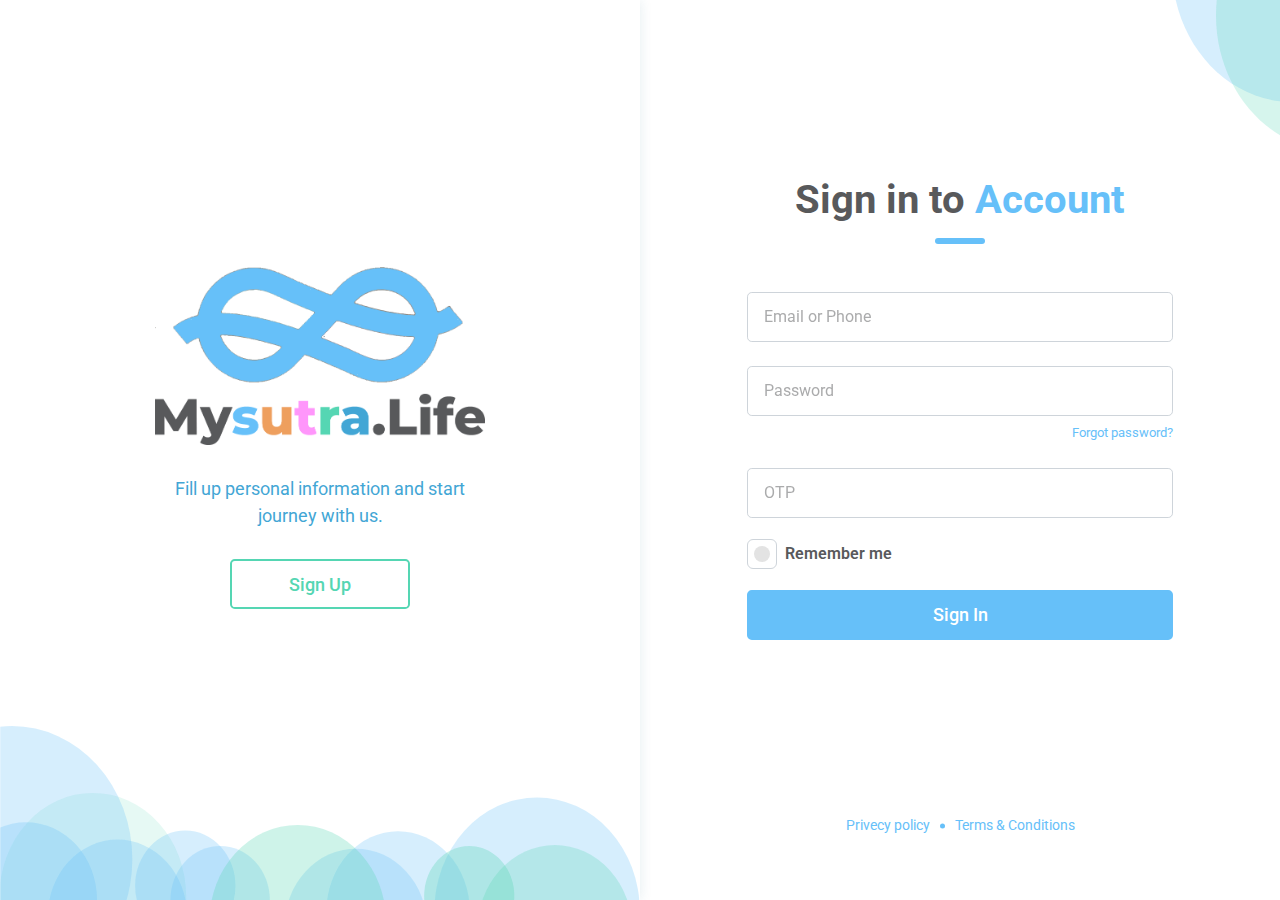
==== login.html @ 09766242 "mysutra files" ====
<!DOCTYPE html>
<html lang="en">

<head>

  <meta charset="utf-8">
  <meta name="viewport" content="width=device-width, initial-scale=1, shrink-to-fit=no">
  <meta name="description" content="">
  <meta name="author" content="">

  <title>Mysutra.Life || Login</title>

  <!-- Bootstrap core CSS -->
  <link href="https://fonts.googleapis.com/css2?family=Roboto:wght@100;300;400;500;700;900&display=swap" rel="stylesheet">
  <link href="vendor/bootstrap/css/bootstrap.min.css" rel="stylesheet">
  <link href="./css/style.css" rel="stylesheet">
  <link href="./css/responsive.css" rel="stylesheet">

  </head>

<body>

  <div class="container-fluid">
    <div class="row min-vh-100 align-items-stretch">

      <div class="col-lg-6 d-none d-lg-flex align-items-center justify-content-center login-bg-left  position-realtive">

       <div class="login-right text-center mb-4">
          <div class="logo">
            <img src="./images/My-Sutra-life.png" width="330" alt="">
          </div>

          <p>Fill up personal information and start journey with us.</p>

          <button class="btn btn-lg btn-outline-success">Sign Up</button>
       </div>

      </div>

      <div class="col-lg-6 d-flex align-items-center py-lg-5 py-4 login-main">

        <div class="w-75 mx-auto overflow-hidden px-md-5 px-lg-3 align-self-stretch d-flex flex-column">

          <main class="m-auto w-100">
            <div class="logo-mobile d-block d-lg-none mb-4 text-center">
              <img src="./images/My-Sutra-life.png" alt="">
            </div>
            <h2 class="title font-weight-bold text-center position-relative">Sign in to <span class="text-primary">Account</span></h2>
            <p class="mb-5 f-14 d-block d-lg-none text-center">Need a  account? <a href="#">Create an account</a></p>

            <form class="login-form" action="#">

              <div class="form-group position-relative mb-4">
                <input type="text" class="form-control form-control-lg" id="email" required>
                <label for="email" class="form-control-placeholder">Email or Phone</label>
              </div>

              <div class="form-group position-relative mb-4">
                <div class="position-relative">
                  <input type="password" class="form-control form-control-lg" id="password" required>
                  <label for="password" class="form-control-placeholder">Password</label>
                </div>
                <span class="d-block text-lg-right mt-1">
                  <small><a href="#" class="">Forgot password?</a></small>
                </span>
              </div>

              <div class="form-group position-relative mb-4">
                <input type="text" class="form-control form-control-lg" id="otp" required>
                <label for="otp" class="form-control-placeholder">OTP</label>
              </div>

              <div class="form-group mb-4">
                <div class="custom-checkbox">
                  <label class="mb-0 position-relative">
                    <input class="d-none" type="checkbox">
                    <span class="font-semibold">Remember me</span>
                  </label>
                </div>
              </div>

              <button type="submit" name="submit" class="btn btn-lg btn-primary btn-block">Sign In</button>

            </form>
          </main>

          <footer class="mt-5 text-center">
            <ul class="footer-nav list-unstyled d-flex flex-wrap justify-content-center">
              <li>
                <a href="">Privecy policy</a>
              </li>
              <li>
                <a href="">Terms & Conditions</a>
              </li>
            </ul>
          </footer>
        </div>

      </div>

    </div>
  </div>

    <!-- Bootstrap core JavaScript -->
    <script src="vendor/jquery/jquery.slim.min.js"></script>
    <script src="vendor/bootstrap/js/bootstrap.bundle.min.js"></script>

</body>

</html>
---- css/style.css ----
body{
    font-family: 'Roboto', sans-serif;
    color: #58595B;
}
body,html{
    height: 100%;
}
a{
    color: #66C0F9;
}
a:hover {
    color: #3692cc;
    text-decoration: underline;
}
.bg-success{
    background-color: #55D6B3 !important;
}

/* Text */
.font-semibold{
    font-weight: 600 !important;
}
.text-primary{
    color: #66C0F9 !important;
}
.text-muted {
    color: #B5B5B5!important;
}

.border-right {
    border-right: 1px solid #ececec!important;
}
.border-primary {
    border-color: #66C0F9!important;
}
.border-2{
    border-width: 2px;
}


.rounded-lg{
    border-radius: 15px !important;
}

/* Buttons */
.btn:focus{
    box-shadow: none;
}
.btn-primary {
    background-color: #66C0F9;
    border-color: #66C0F9;
}
.btn-primary:not(:disabled):not(.disabled).active, 
.btn-primary:not(:disabled):not(.disabled):active, 
.show>.btn-primary.dropdown-toggle {
    background-color: #52b2ee;
    border-color: #53b2ee;
}
.btn-primary:hover{
    background-color: #52b2ee;
    border-color: #53b2ee;
}
.btn-lg{
    height: 50px;
    font-size: 18px;
    font-weight: 500;
    border-width: 2px;
    min-width: 180px;
}
.btn-outline-success {
    color: #55D6B3;
    border-color: #55D6B3;
}
.btn-outline-success:not(:disabled):not(.disabled):active,
.btn-outline-success:hover
{
    background-color: #55d6b3 !important;
    border-color: #55d6b3 !important;
    color: white !important;
}



/* Forms */
.form-control-lg {
    height: 50px;
    font-size: 17px;
}

.form-control::placeholder{
    color: rgb(0 0 0 / 36%)!important;
}
.form-control:focus{
    box-shadow: none;
}
input:-internal-autofill-selected{
    background-color: red;
}
select.form-control{
    background-image: url(../images/Down.svg);
    background-position: center right 15px;
    background-size: 20px;
    background-repeat: no-repeat;
    padding-right: 40px;
    appearance: none;
}
.form-control.calender{
    background-image: url(../images/calendar.svg);
    background-position: center right 15px;
    background-size: 20px;
    background-repeat: no-repeat;
    padding-right: 40px;
}
.form-control-placeholder {
    position: absolute;
    top: 50%;
    transition: all 200ms;
    opacity: 0.5;
    transform: translateY(-50%);
    left: 9px;
    pointer-events: none;
    margin-bottom: 0px;
    background-color: white;
    padding: 0px 8px;
}

.form-control:focus-within + .form-control-placeholder, .form-control:valid + .form-control-placeholder {
    font-size: 75%;
    transform: translateY(-100%);
    opacity: 1;
    padding: 0px 8px;
    top: 9px;
    color: #66c0f9;
}
.title {
    font-size: 40px;
}

.form-control:focus-within{
    border-color: #66c0f9;
    box-shadow: 0px 0px 0px 1px #66c0f9 !important;
}
input:-webkit-autofill,
input:-webkit-autofill:hover, 
input:-webkit-autofill:focus,
textarea:-webkit-autofill,
textarea:-webkit-autofill:hover,
textarea:-webkit-autofill:focus,
select:-webkit-autofill,
select:-webkit-autofill:hover,
select:-webkit-autofill:focus {
    -webkit-box-shadow: 0 0 0px 1000px white inset;
    transition: background-color 5000s ease-in-out 0s;
}

.custom-checkbox label, .custom-radio label {
    padding-left: 38px;
    cursor: pointer;
}
.custom-checkbox label input[type="checkbox"] + span::before,
.custom-radio label input[type="radio"] + span::before
{
    content: "";
    height: 30px;
    width: 30px;
    background-color: white;
    border: 1px solid #ced4da;
    border-radius: 6px;
    display: block;
    position: absolute;
    left: 0px;
    top: 50%;
    transform: translateY(-50%);
}
.custom-checkbox label input[type="checkbox"] + span::after,
.custom-radio label input[type="radio"] + span::after
{
    content: "";
    height: 16px;
    width: 16px;
    display: block;
    background-color: #e3e3e3;
    border-radius: 50%;
    position: absolute;
    left: 7px;
    top: 50%;
    transform: translateY(-50%);
}
.custom-checkbox label input[type="checkbox"]:checked + span::after,
.custom-radio label input[type="radio"]:checked + span::after
{
    background: #66C0F9;
}
.custom-radio label input[type="radio"] + span::before{
    border-radius: 50%;
}





/* Login */
.logo-mobile img {
    width: 135px;
}
.logo-mobile{
    border-bottom: 1px solid #f2f2f2;
    padding-bottom: 40px;
}
.login-main .title {
    margin-bottom: 68px;
}
.login-main .title::after {
    content: "";
    position: absolute;
    width: 50px;
    height: 6px;
    background-color: #66c0f9;
    border-radius: 20px;
    bottom: -20px;
    left: 50%;
    transform: translateX(-50%);
}
.login-right p{
    color: #42A6D5;
    font-size: 18px;
    max-width: 350px;
    margin: 0 auto;
    margin: 30px 50px;
}
.login-bg-left{
    background-image: url(../images/left-graphics.svg);
    background-repeat: no-repeat;
    background-position:left bottom;
    background-size: contain;
    box-shadow: 0px 0px 12px #2468861f;
    z-index: 1;
}
.login-main{
    background-image: url(../images/right-graphics.svg);
    background-repeat: no-repeat;
    background-position: right top;
}
.login-main main{
    max-width: 454px;
}
.signup-page{
    background-image: url(../images/wizard-right-bg.svg);
    background-repeat: no-repeat;
    background-position: right top;
}
/* Footer */
.footer-nav{
    font-size: 14px;
}
.footer-nav li{
    position: relative;
    padding-right: 25px;
}
.footer-nav li::after {
    content: "";
    position: absolute;
    height: 5px;
    width: 5px;
    background: #66C0F9;
    border-radius: 50%;
    right: 10px;
    top: 50%;
    transform: translateY(-50%);
}
.footer-nav li:last-child{
    padding-right: 0px;
}
.footer-nav li:last-child::after{
    display: none;
}
.copyright-text{
    font-size: 14px;
}

/* Wizard */
.progress{
    height: 10px;
    border-radius: 20px;
}
.progress-bar {
    border-radius: 20px;
}


#msform fieldset:not(:first-of-type) {
    display: none
}




.wizard-container{
    max-width: 850px;
}
.wizard-step .active-step {
    font-size: 107px;
    color: hsl(203deg 92% 69% / 23%);
    left: 10px;
    line-height: 93px;
    top: 10px;
}

.wizard-step .steps {
    right: 18px;
    top: 12px;
}
.wizard-step .card-body {
    padding-left: 100px;
    padding-top: 30px;
}
.action-button{
    min-width: 130px;
}
.wizard-question {
    font-size: 20px;
    margin-bottom: 15px;
    line-height: 30px;
}
---- css/responsive.css ----
@media(max-width:992px){
    .title {
        font-size: 28px;
    }
    .login-main .title::after {
        width: 46px;
        height: 4px;
        bottom: -17px;
    }
    .login-main .title {
        margin-bottom: 36px;
    }
}
@media(max-width:768px){

    .wizard-step .card-body {
        padding-left: 70px;
    }
    .wizard-step .active-step {
        font-size: 70px;
    }
    .wizard-question {
        font-size: 18px;
        line-height: 24px;
    }
}
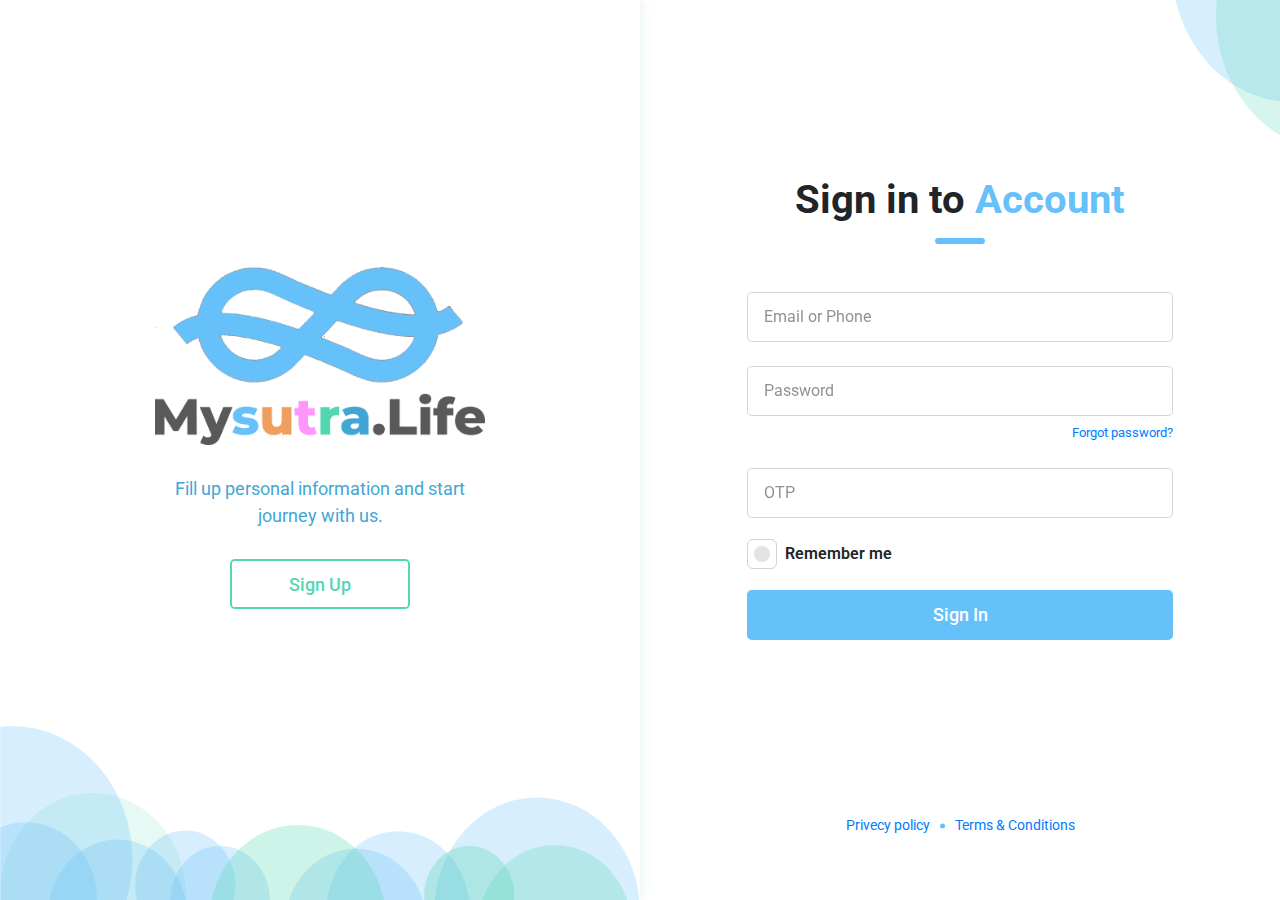
==== commit 55384012: "theme added" ====
--- a/login.html
+++ b/login.html
@@ -12,7 +12,7 @@
 
   <!-- Bootstrap core CSS -->
   <link href="https://fonts.googleapis.com/css2?family=Roboto:wght@100;300;400;500;700;900&display=swap" rel="stylesheet">
-  <link href="vendor/bootstrap/css/bootstrap.min.css" rel="stylesheet">
+  <link href="./css/bootstrap.min.css" rel="stylesheet">
   <link href="./css/style.css" rel="stylesheet">
   <link href="./css/responsive.css" rel="stylesheet">
 
@@ -102,8 +102,8 @@
   </div>
 
     <!-- Bootstrap core JavaScript -->
-    <script src="vendor/jquery/jquery.slim.min.js"></script>
-    <script src="vendor/bootstrap/js/bootstrap.bundle.min.js"></script>
+    <script src="./js/jquery.min.js"></script>
+    <script src="./js/bootstrap.min.js"></script>
 
 </body>
 
--- a/css/style.css
+++ b/css/style.css
@@ -1,144 +1,1186 @@
+/*
+Template: SocialV - Responsive Bootstrap 4 Admin Dashboard Template
+Author: iqonicthemes.in
+Design and Developed by: iqonicthemes.in
+NOTE: This file contains the styling for responsive Template.
+*/
+
+/*================================================
+[  Table of contents  ]
+================================================
+
+:: General
+:: Badge
+:: Media Support
+:: Best Sellers
+:: Profile Avatar
+:: Countdown
+:: Progressbar
+:: Dropdown Menu
+:: Badge Img Tag
+:: List Style 1
+:: Icon Box
+:: Tasks Card
+:: Sign In
+:: Dash Hover
+:: Waves Effect
+:: Sidebar
+:: Sidebar Menu
+:: Top Menu
+:: Content Page
+:: Error Page
+:: OWL Carousel
+:: Timeline
+:: Team
+:: User Add Block
+:: Email list
+:: Booking list
+:: Chart
+:: Material Card Style
+:: Circle Progressbar
+:: Tikit Booking List
+:: Right Sidebar Menu
+:: FAQ
+:: Table
+:: Animation Card
+:: Footer
+:: Map Profile
+:: Mail Inbox
+:: Slick Arrow
+:: Calender
+:: From Wizard
+:: Chat
+:: Profile
+:: Todo
+:: Privacy Policy
+:: User List
+:: Add User
+
+======================================
+[ End table content ]
+======================================*/
+
+/*--------------------------------------------------------------------
+                            General
+---------------------------------------------------------------------*/
+*::-moz-selection { background: var(--iq-primary); color: var(--iq-white); text-shadow: none; }
+::-moz-selection { background: var(--iq-primary); color: var(--iq-white); text-shadow: none; }
+::selection { background: var(--iq-primary); color: var(--iq-white); text-shadow: none; }
 body{
-    font-family: 'Roboto', sans-serif;
-    color: #58595B;
-}
-body,html{
-    height: 100%;
-}
-a{
-    color: #66C0F9;
-}
-a:hover {
-    color: #3692cc;
-    text-decoration: underline;
-}
+  font-family: 'Roboto', sans-serif;
+}
+/* Definition Lists */
+dl dd { margin-bottom: 15px; }
+dl dd:last-child { margin-bottom: 0px; }
+
+/* Table */
+th { }
+a:hover { text-decoration: none; }
+.dropdown-item { font-size: 14px; }
+.dropdown-menu { border-radius: 10px; }
+
+/* scroller */
+.scroller { overflow-y: auto; scrollbar-color: var(--iq-primary) var(--iq-light-primary); scrollbar-width: thin; }
+.scroller::-webkit-scrollbar-thumb { background-color: var(--iq-primary); }
+.scroller::-webkit-scrollbar-track { background-color: var(--iq-light-primary); }
+#sidebar-scrollbar { overflow-y: auto; scrollbar-color: var(--iq-primary) var(--iq-light-primary); scrollbar-width: thin; }
+#sidebar-scrollbar::-webkit-scrollbar-thumb { background-color: var(--iq-primary); }
+#sidebar-scrollbar::-webkit-scrollbar-track { background-color: var(--iq-light-primary); }
+
+/* Form */
+#sidebar-scrollbar { height: 100%; }
+
+/*---------------------------------------------------------------------
+                                  Badge
+-----------------------------------------------------------------------*/
+.badge { padding: .3em .6em; line-height: 1.3; text-transform: capitalize; }
+.breadcrumb.bg-primary .breadcrumb-item+.breadcrumb-item::before { color: var(--iq-white); }
+
+/*---------------------------------------------------------------------
+                               Media Support
+-----------------------------------------------------------------------*/
+.media-support { display: inline-block; width: 100%; }
+.media-support-user-img img { height: 60px; }
+.media-support-header { display: flex; align-items: flex-start; }
+.media-support-info { flex: 1; }
+.projects-media img { height: 60px; }
+.iq-media-group .iq-media { margin-left: -20px; position: relative; z-index: 0; transition: all 0.3s ease-in-out; transition: all 0.3s ease-in-out; -moz-transition: all 0.3s ease-in-out; -ms-transition: all 0.3s ease-in-out; -o-transition: all 0.3s ease-in-out; -webkit-transition: all 0.3s ease-in-out; }
+.iq-media-group .iq-media:hover { z-index: 9; }
+.iq-media-group .iq-media img, .iq-media-group .iq-media.border { border: 2px solid var(--iq-border-light); }
+.iq-media-group .iq-media:first-child { margin-left: 0; }
+.iq-media { display: -webkit-inline-box; display: -ms-inline-flexbox; display: inline-flex; background-repeat: no-repeat; background-position: center center; background-size: cover; }
+.iq-media:hover { text-decoration: none; }
+.media-pl { text-align: center; }
+
+/*---------------------------------------------------------------------
+                                  Best Sellers
+-----------------------------------------------------------------------*/
+.media-sellers { display: flex; align-items: flex-start; }
+.media-sellers-media-info { flex: 1; }
+.media-sellers-img img { height: 80px; }
+.iq-card .list-star li { margin-right: 0; }
+
+/*---------------------------------------------------------------------
+                                  Profile-Avatar
+-----------------------------------------------------------------------*/
+.iq-profile-avatar { position: relative; }
+.iq-profile-avatar:before { content: ''; position: absolute; border-radius: 100%; z-index: 1; border: 2px solid var(--iq-white); background-color: var(--iq-body-text); height: 16px; width: 16px; right: 0; bottom: -3px; }
+.iq-profile-avatar.status-online:before { background-color: var(--iq-success); }
+.iq-profile-avatar.status-away:before { background-color: var(--iq-warning); }
+.avatar-upload { position: relative; max-width: 205px; margin: 15px 0 0; }
+.avatar-upload .avatar-edit { position: absolute; right: 12px; z-index: 1; top: 10px; }
+.avatar-upload .avatar-edit input { display: none; }
+.avatar-upload .avatar-edit input + label { display: inline-block; width: 34px; height: 34px; margin-bottom: 0; border-radius: 100%; background: var(--iq-white); border: 1px solid var(--iq-body-text); box-shadow: 0px 0px 20px 0px rgba(44, 101, 144, 0.1); cursor: pointer; font-weight: normal; transition: all 0.2s ease-in-out; }
+.avatar-upload .avatar-edit input + label:hover { background: var(--iq-border-light); border-color: var(--iq-secondary); }
+.avatar-upload .avatar-edit input + label:after { content: "\f040"; font-family: "FontAwesome"; color: var(--iq-body-text); position: absolute; top: 6px; left: 0; right: 0; text-align: center; margin: auto; }
+.avatar-upload .avatar-preview { width: 192px; height: 192px; position: relative; border-radius: 100%; border: 6px solid var(--iq-border-light); box-shadow: 0px 0px 20px 0px rgba(44, 101, 144, 0.1); }
+.avatar-upload .avatar-preview > div { width: 100%; height: 100%; border-radius: 100%; background-size: cover; background-repeat: no-repeat; background-position: center; }
+
+/*---------------------------------------------------------------------
+                                  Countdown
+-----------------------------------------------------------------------*/
+.iq-comingsoon { margin-top: 80px; }
+.countdown { margin: 60px 0 0; padding: 0; }
+.countdown li { margin: 0 30px 0 0; padding: 45px 0; list-style: none; width: 22.8%; display: inline-block; text-align: center; line-height: normal; background: var(--iq-white); float: left; color: var(--iq-body-text); border-radius: 15px; }
+.countdown li span { font-size: 60px; display: inline-block; width: 100%; color: var(--iq-primary); }
+.countdown li:last-child { margin-right: 0; }
+.iq-comingsoon-form { position: relative; }
+.iq-comingsoon-form button { position: absolute; right: 0; top: 0; padding: 9px 30px; }
+
+/*---------------------------------------------------------------------
+                                  Progressbar
+-----------------------------------------------------------------------*/
+.iq-progress-bar { background: var(--iq-light); box-shadow: 0 0 0; height: 6px; margin: 0; position: relative; width: 100%; border-radius: 4px; }
+.iq-progress-bar > span { background: var(--iq-primary) none repeat scroll 0 0; display: block; height: 100%; width: 0; border-radius: 4px; }
+
+/*---------------------------------------------------------------------
+                             Dropdown Menu
+-----------------------------------------------------------------------*/
+.iq-card-header .dropdown-bg { background: var(--iq-light-primary); padding: 8px 15px; color: var(--iq-primary); border-radius: 15px; }
+.iq-card-header .dropdown-menu { margin: 0; padding: 0; font-size: 13px; top: 20px !important; border-radius: 10px; border-color: var(--iq-border-light); -webkit-box-shadow: 0px 0px 20px 0px rgba(44, 101, 144, 0.1); -moz-box-shadow: 0px 0px 20px 0px rgba(44, 101, 144, 0.1); box-shadow: 0px 0px 20px 0px rgba(44, 101, 144, 0.1); }
+.iq-card-header .dropdown-menu .dropdown-item { padding: 8px 15px; color: var(--iq-body-text); }
+.iq-card-header .dropdown-menu .dropdown-item i { font-size: 14px; vertical-align: middle; }
+.dropdown-menu .dropdown-item:focus, .dropdown-menu .dropdown-item:hover { background: transparent; color: var(--iq-primary); }
+
+/*--------------*/
+.iq-card-header select.form-control { background: var(--iq-border-light); border: none; font-size: 14px; margin-right: 15px; }
+.iq-card-header select.form-control.width-100 { width: 180px; }
+
+/*---------------------------------------------------------------------
+                             Badge Img Tag
+-----------------------------------------------------------------------*/
+.badge-img-tag { position: absolute; top: 15px; left: 15px; }
+
+/*---------------------------------------------------------------------
+                             list Style 1
+-----------------------------------------------------------------------*/
+.iq-list-style-1 { margin: 0; padding: 0; }
+.iq-list-style-1 li { display: inline-block; float: left; list-style-type: none; margin-right: 15px; }
+.iq-list-style-1 li:last-child { margin-right: 0; }
+.iq-list-style-1 li a { color: var(--iq-body-text); }
+.iq-list-style-1 li a i { color: var(--iq-body-text); margin-right: 5px; }
+.iq-list-style-1 li a:hover, .iq-list-style-1 li a:focus { text-decoration: none; color: var(--iq-primary); }
+.iq-list-style-1.text-white li a, .iq-list-style-1.text-white li a i { color: var(--iq-white); }
+.list-inline.text-white li a { color: var(--iq-white); }
+.list-inline.text-white li a:hover { opacity: 0.6; text-decoration: none; }
+
+/*---------------------------------------------------------------------
+                             Icon Box
+-----------------------------------------------------------------------*/
+.iq-icon-box { height: 60px; width: 60px; line-height: 60px; text-align: center; margin-right: 10px; font-size: 22px; text-decoration: none; }
+.iq-icon-box:hover { text-decoration: none; }
+
+/*---------------------------------------------------------------------
+                             Tasks Card
+-----------------------------------------------------------------------*/
+.tasks-card { padding: 0 0 15px 0; border-bottom: 1px solid var(--iq-border-light); margin: 0 0 15px 0; }
+.tasks-card .close { font-size: 16px; }
+.tasks-card:last-child { border: none; margin: 0; padding: 0; }
+
+/*---------------------------------------------------------------------
+                               Sign In
+-----------------------------------------------------------------------*/
+.sign-in-detail { color: var(--iq-white); }
+.sign-in-page { height: 100vh; background: var(--iq-primary) }
+.sign-in-detail { padding: 100px; height: 100vh; }
+.sign-in-logo { display: inline-block; width: 100%; }
+.sign-in-logo img { height: 50px; }
+.sign-in-from { padding: 0 60px; }
+.sign-info { border-top: 1px solid var(--iq-border-light); margin-top: 30px; padding-top: 20px; }
+.iq-social-media { margin: 0; padding: 0; float: right; }
+.iq-social-media li { list-style: none; float: left; margin-right: 10px; }
+.iq-social-media li:last-child { margin-right: 0; }
+.iq-social-media li a { height: 30px; width: 30px; text-align: center; font-size: 18px; line-height: 30px; display: inline-block; -webkit-border-radius: 7px; -moz-border-radius: 7px; border-radius: 7px; background: var(--iq-light-primary); color: var(--iq-primary) !important; }
+.iq-social-media li a:hover { text-decoration: none; }
+.sign-in-page .container { position: absolute; top: 0; left: 0; right: 0; bottom: 0; }
+.sign-in-page { background: #00adef; background: -moz-linear-gradient(-45deg, #00adef 0%, #0076e5 100%); background: -webkit-linear-gradient(-45deg, #00adef 0%, #0076e5 100%); background: linear-gradient(135deg, #00adef 0%, #0076e5 100%); filter: progid:DXImageTransform.Microsoft.gradient(startColorstr='#00adef', endColorstr='#0076e5', GradientType=1); position: relative; overflow: hidden; height: 100vh; width: 100%; margin: 0px auto; padding: 0px auto; }
+#container-inside { position: relative; min-width: 960px; max-width: 1280px; height: auto; min-height: 100%; margin: 0px auto; padding: 0px auto; overflow: visible; }
+#circle-small { -webkit-animation: circle-small-scale 3s ease-in-out infinite alternate; animation: circle-small-scale 3s ease-in-out infinite alternate; animation-timing-function: cubic-bezier(.6, 0, .4, 1); animation-delay: 0s; position: absolute; top: 200px; left: -150px; background: #fff; width: 300px; height: 300px; border-radius: 50%; opacity: 0.4; }
+#circle-medium { -webkit-animation: circle-small-scale 3s ease-in-out infinite alternate; animation: circle-small-scale 3s ease-in-out infinite alternate; animation-timing-function: cubic-bezier(.6, 0, .4, 1); animation-delay: 0.3s; position: absolute; top: 50px; left: -300px; background: #fff; width: 600px; height: 600px; border-radius: 50%; opacity: 0.3; }
+#circle-large { -webkit-animation: circle-small-scale 3s ease-in-out infinite alternate; animation: circle-small-scale 3s ease-in-out infinite alternate; animation-timing-function: cubic-bezier(.6, 0, .4, 1); animation-delay: 0.6s; position: absolute; top: -100px; left: -450px; background: #fff; width: 900px; height: 900px; border-radius: 50%; opacity: 0.2; }
+#circle-xlarge { -webkit-animation: circle-small-scale 3s ease-in-out infinite alternate; animation: circle-small-scale 3s ease-in-out infinite alternate; animation-timing-function: cubic-bezier(.6, 0, .4, 1); animation-delay: 0.9s; position: absolute; top: -250px; left: -600px; background: #fff; width: 1200px; height: 1200px; border-radius: 50%; opacity: 0.1; }
+#circle-xxlarge { -webkit-animation: circle-small-scale 3s ease-in-out infinite alternate; animation: circle-small-scale 3s ease-in-out infinite alternate; animation-timing-function: cubic-bezier(.6, 0, .4, 1); animation-delay: 1.2s; position: absolute; top: -400px; left: -750px; background: #fff; width: 1500px; height: 1500px; border-radius: 50%; opacity: 0.05; }
+@-webkit-keyframes circle-small-scale {
+  0% { -webkit-transform: scale(1.0); }
+  100% { -webkit-transform: scale(1.1); }
+}
+@keyframes circle-small-scale {
+  0% { transform: scale(1.0); }
+  100% { transform: scale(1.1); }
+}
+
+/*---------------------------------------------------------------------
+                               Dash Hover
+-----------------------------------------------------------------------*/
+.dash-hover-blank { background-color: var(--iq-border-light); border: dashed 2px var(--iq-dark); height: 90%; justify-content: center; }
+.dash-hover-blank:hover { cursor: pointer; background-color: var(--iq-border-light); }
+
+/*---------------------------------------------------------------------
+                               Waves Effect
+-----------------------------------------------------------------------*/
+.iq-waves-effect { position: relative; overflow: hidden; }
+
+/*  Ripple */
+.ripple { width: 0; height: 0; border-radius: 50%; background: var(--iq-light-primary); transform: scale(0); position: absolute; opacity: 1; }
+.rippleEffect { animation: rippleDrop .6s linear; }
+@keyframes rippleDrop {
+  100% { transform: scale(2); opacity: 0; }
+}
+
+/*---------------------------------------------------------------------
+                                Sidebar
+-----------------------------------------------------------------------*/
+.iq-sidebar { position: fixed; z-index: 999; top: 75px; width: 250px; height: 100%; background: var(--iq-white); transition: all 0.3s ease-in-out; transition: all 0.3s ease-in-out; -moz-transition: all 0.3s ease-in-out; -ms-transition: all 0.3s ease-in-out; -o-transition: all 0.3s ease-in-out; -webkit-transition: all 0.3s ease-in-out; -webkit-box-shadow: 0px 0px 20px 0px rgba(44, 101, 144, 0.1); -moz-box-shadow: 0px 0px 20px 0px rgba(44, 101, 144, 0.1); box-shadow: 0px 0px 20px 0px rgba(44, 101, 144, 0.1); }
+.iq-sidebar .iq-sidebar-logo { float: none; width: 100%; }
+.iq-sidebar #sidebar-scrollbar { margin-top: 15px; }
+
+/*---------------------------------------------------------------------
+                             Sidebar Menu
+-----------------------------------------------------------------------*/
+
+/* Form */
+#sidebar-scrollbar { height: 100vh; }
+.scroll-content div.p-3 { height: 100px; }
+.iq-sidebar-menu .iq-menu .iq-menu-title { display: block; color: var(--iq-body-text); font-size: 15px; position: relative; padding: 15px; font-weight: 500; line-height: 18px; }
+.iq-sidebar-menu .iq-menu .iq-menu-title i { display: none; }
+.iq-sidebar-menu { position: relative; }
+.iq-sidebar-menu .iq-menu { margin: 0 15px; padding: 0; list-style-type: none; }
+.iq-sidebar-menu .iq-menu li { list-style-type: none; position: relative; white-space: nowrap; border-radius: 5px; }
+.iq-sidebar-menu .iq-menu li a { font-size: 14px; white-space: nowrap; display: block; color: var(--iq-body-text); position: relative; padding: 15px; line-height: 18px; display: -webkit-box; display: -ms-flexbox; display: flex; -webkit-box-align: center; -ms-flex-align: center; align-items: center; overflow: hidden; border-radius: 5px; }
+.iq-sidebar-menu .iq-menu li li a { font-size: 14px; }
+.iq-sidebar-menu .iq-menu li a i { font-size: 20px; margin-right: 10px; vertical-align: middle; width: 20px; display: inline-block; float: left; }
+.iq-sidebar-menu .iq-menu li li a i { font-size: 16px; }
+.iq-sidebar-menu .iq-menu li a span { white-space: nowrap; padding: 0; display: inline-block; float: left; -webkit-transition: all 0.3s ease-out 0s; -moz-transition: all 0.3s ease-out 0s; -ms-transition: all 0.3s ease-out 0s; -o-transition: all 0.3s ease-out 0s; transition: all 0.3s ease-out 0s; transition: none; }
+.iq-sidebar-menu .iq-menu li a .iq-arrow-right { margin-right: 0; margin-left: auto; transition: all 0.3s ease-in-out; -webkit-transition: all 0.3s ease-in-out; -moz-transition: all 0.3s ease-in-out; -o-transition: all 0.3s ease-in-out; -ms-transition: all 0.3s ease-in-out; }
+.iq-sidebar-menu .iq-menu li a .badge { position: absolute; right: 15px; -webkit-transition: all 0.9s ease-out 0s; -moz-transition: all 0.9s ease-out 0s; -ms-transition: all 0.9s ease-out 0s; -o-transition: all 0.9s ease-out 0s; transition: all 0.9s ease-out 0s; }
+.iq-sidebar-menu .iq-menu li a:hover { color: var(--iq-primary); }
+.iq-sidebar-menu .iq-menu li.active, .iq-sidebar-menu .iq-menu li.active-menu { background: var(--iq-light-primary); }
+.iq-sidebar-menu .iq-menu li.active>a, .iq-sidebar-menu .iq-menu li.active-menu>a { color: var(--iq-primary); text-decoration: none }
+.iq-search-bar .searchbox .search-link { position: absolute; right: 15px; top: 2px; font-size: 16px; }
+.iq-sidebar-menu .iq-menu li a[aria-expanded="true"] { color: var(--iq-primary); text-decoration: none; border-radius: 5px 5px 0 0; transition: none; }
+.iq-sidebar-menu .iq-menu li.active a[aria-expanded="true"] { box-shadow: none; }
+.iq-sidebar-menu .iq-menu li a[aria-expanded="true"] .iq-arrow-right { transform: rotate(90deg); transition: all 0.3s ease-in-out; -webkit-transition: all 0.3s ease-in-out; -moz-transition: all 0.3s ease-in-out; -o-transition: all 0.3s ease-in-out; -ms-transition: all 0.3s ease-in-out; }
+.iq-sidebar-menu .iq-menu li .iq-submenu li a:hover, .iq-sidebar-menu .iq-menu li.active .iq-submenu li>a { background: transparent; }
+.iq-sidebar-menu .iq-menu li.active .iq-submenu li.active>a { color: var(--iq-primary); border-radius: 0; }
+.iq-sidebar-menu .iq-menu li.active .iq-submenu li:last-child>a { border-radius: 0 0 5px 5px; }
+.iq-sidebar-menu .iq-menu li .iq-submenu li>a::before { display: none; }
+body.sidebar-main .iq-sidebar .iq-menu li a[aria-expanded="false"].collapsed { border-radius: 5px; }
+body.sidebar-main .iq-sidebar .iq-menu li a[aria-expanded="true"] { border-radius: 5px 5px 0 0; }
+
+/*------------------------*/
+.iq-sidebar-menu .iq-menu li ul { padding-left: 10px; }
+.sidebar-main .iq-sidebar-menu .iq-menu li ul { padding-left: 0; }
+.iq-sidebar-menu .iq-menu li ul li a { color: var(--iq-body-text); padding: 12px 20px; }
+.iq-sidebar-menu .iq-menu li ul a:hover { color: var(--iq-primary); text-decoration: none; background: transparent; }
+.iq-sidebar-menu .iq-menu li.active .iq-submenu { box-shadow: none; }
+.iq-sidebar-menu .iq-menu li ul.iq-submenu-data li > a { padding-left: 50px; }
+.iq-sidebar-menu .iq-menu li.active .iq-submenu li a[aria-expanded="true"], .iq-sidebar-menu .iq-menu li .iq-submenu li a[aria-expanded="true"] { box-shadow: none; }
+.iq-sidebar-menu .iq-menu .iq-submenu .iq-submenu-data { box-shadow: none; }
+.iq-sidebar-menu .iq-menu li.active ul.iq-submenu-data li.active>a { background: var(--iq-light-primary); color: var(--iq-primary); border-radius: 0; }
+.iq-sidebar-menu .iq-menu li ul.iq-submenu-data li { margin: 0; }
+body.sidebar-main .iq-sidebar .iq-sidebar-menu .iq-menu li ul.iq-submenu-data li > a, body.sidebar-main .iq-sidebar:hover .iq-sidebar-menu .iq-menu li ul.iq-submenu-data li > a { padding-left: 20px; }
+
+/*---------------------------------------------------------------------
+                             Top Menu
+-----------------------------------------------------------------------*/
+.iq-top-navbar { padding: 0 15px; min-height: 73px; line-height: 73px; position: fixed; top: 0; left: auto; right: 0; width: 100%; display: inline-block; z-index: 9999; background: var(--iq-white); margin: 0; transition: all 0.45s ease 0s; box-shadow: 0px 0px 20px 0px rgba(44, 101, 144, 0.1); }
+.iq-top-navbar .navbar-expand-lg { justify-content: space-between !important; }
+.iq-top-navbar .navbar-collapse { flex-grow: unset; }
+.iq-top-navbar.fixed-header { margin: 0; right: 0; width: calc(100% - 260px); border-radius: 0; transition: all 0.45s ease 0s; }
+.iq-top-navbar .iq-navbar-custom .navbar-breadcrumb { display: block; margin-left: 30px; padding: 10px 0; }
+.iq-top-navbar .breadcrumb .breadcrumb-item.active { color: var(--iq-body-text); }
+.iq-top-navbar .breadcrumb { background: transparent; padding: 0; margin: 0; }
+.iq-top-navbar .breadcrumb li { list-style-type: none; font-size: 12px; }
+.breadcrumb-item+.breadcrumb-item::before { content: "\ea5f"; font-family: 'remixicon'; font-size: 14px; vertical-align: sub; color: var(--iq-body-text); }
+.iq-top-navbar .breadcrumb li a, .iq-top-navbar .breadcrumb li a:hover { text-decoration: none; }
+.navbar-list { margin: 0; padding: 0; float: right; }
+.navbar-list li { float: left; list-style-type: none; position: relative; }
+.navbar-list li > .dropdown .dropdown-menu { -webkit-animation: fade-in-bottom 0.6s cubic-bezier(0.390, 0.575, 0.565, 1.000) both; animation: fade-in-bottom 0.6s cubic-bezier(0.390, 0.575, 0.565, 1.000) both; -webkit-transform: translateY(100%); transform: translateY(100%); }
+.navbar-list li .dropdown-toggle::after { display: none; }
+.navbar-list li>a.language-title { font-size: 16px; }
+.navbar-list li>a { font-size: 18px; padding: 0 15px; line-height: 73px; color: var(--iq-primary); display: block; min-height: 75px; }
+.navbar-list li:last-child>a { padding-right: 20px; }
+.menu-tag { position: absolute; background: var(--iq-body-text); color: var(--iq-white); display: inline-block; top: 18px; left: 18px; font-size: 12px; border-radius: 90px; line-height: normal; height: 18px; width: 18px; line-height: 18px; text-align: center; display: inline-block; }
+.navbar-list li a:hover { text-decoration: none; }
+.navbar-list li > a > img { width: 50px; height: 50px; }
+.navbar-list li.iq-nav-user { display: flex; align-items: flex-start; }
+.navbar-list li.iq-nav-user span { flex: 1; font-size: 14px; }
+.iq-breadcrumb { display: none; }
+.nav-item span.dots { height: 5px; width: 5px; font-size: 0; text-align: center; padding: 0; position: absolute; top: 25px; right: 10px; animation: shadow-pulse-dots 1s infinite; border-radius: 50%; -webkit-border-radius: 50%; }
+.nav-item span.count-mail { height: 5px; width: 5px; font-size: 10px; text-align: center; line-height: 15px; padding: 0; position: absolute; top: 20px; right: 10px; animation: shadow-pulse 1s infinite; border-radius: 50%; }
+@keyframes shadow-pulse-dots {
+  0% { box-shadow: 0 0 0 0px rgba(230, 65, 65, 0.2); }
+  100% { box-shadow: 0 0 0 15px rgba(230, 65, 65, 0); }
+}
+@keyframes shadow-pulse {
+  0% { box-shadow: 0 0 0 0px rgba(0, 132, 255, 0.2); }
+  100% { box-shadow: 0 0 0 15px rgba(0, 132, 255, 0); }
+}
+div#lottie-beil, div#lottie-mail, div#lottie-fullscreen { height: 20px; width: 20px; }
+div#lottie-beil svg path, div#lottie-mail svg path, div#lottie-fullscreen svg path { stroke: var(--iq-primary); }
+.navbar-list li .caption { line-height: 16px; }
+.top-nav-bottom { margin-left: 260px; border-top: 1px solid var(--iq-light-primary); }
+.topnav-toolbar li a { display: block; padding: 10px 15px; text-transform: capitalize; color: var(--iq-secondary); border-radius: 10px; -webkit-border-radius: 10px; }
+.topnav-toolbar li.date-today { background: var(--iq-light); }
+.topnav-toolbar li.active a { background: var(--iq-light-primary); color: var(--iq-primary); }
+.topnav-toolbar ul li { list-style: none; padding: 13px 0; }
+.navbar-list li > .dropdown { line-height: 73px; cursor: pointer; }
+.iq-search-bar { padding: 0 15px; }
+.iq-search-bar .searchbox { width: 480px; position: relative; }
+.iq-search-bar .search-input { width: 100%; height: 40px; padding: 5px 40px 5px 15px; border-radius: 10px; border: none; background: var(--iq-light-primary); }
+.iq-navbar-logo { padding: 0; width: auto; position: relative; background: var(--iq-white); -webkit-transition: all 0.3s ease-out 0s; -moz-transition: all 0.3s ease-out 0s; -ms-transition: all 0.3s ease-out 0s; -o-transition: all 0.3s ease-out 0s; transition: all 0.3s ease-out 0s; background: transparent; }
+.iq-navbar-logo a { display: flex; align-items: flex-start; }
+.iq-navbar-logo a span { margin-left: 10px; font-size: 28px;font-family: 'Poppins', sans-serif; line-height: 45px; color: var(--iq-title-text); flex: 1; -webkit-transition: all 0.3s ease-out 0s; -moz-transition: all 0.3s ease-out 0s; -ms-transition: all 0.3s ease-out 0s; -o-transition: all 0.3s ease-out 0s; transition: all 0.3s ease-out 0s; }
+.iq-navbar-logo a:hover, .iq-navbar-logo a:focus { text-decoration: none; }
+.iq-navbar-logo img { height: 54px; }
+
+/*---------- Sidebar Logo --------------*/
+.iq-sidebar-logo { padding-top: 15px; padding-left: 20px; width: 260px; float: left; position: relative; background: var(--iq-white); -webkit-transition: all 0.3s ease-out 0s; -moz-transition: all 0.3s ease-out 0s; -ms-transition: all 0.3s ease-out 0s; -o-transition: all 0.3s ease-out 0s; transition: all 0.3s ease-out 0s; background: transparent; }
+.iq-sidebar-logo a { display: flex; align-items: flex-start; }
+.iq-sidebar-logo a span { margin-left: 10px; font-size: 28px; line-height: 45px; color: var(--iq-body-text); text-transform: lowercase; flex: 1; -webkit-transition: all 0.3s ease-out 0s; -moz-transition: all 0.3s ease-out 0s; -ms-transition: all 0.3s ease-out 0s; -o-transition: all 0.3s ease-out 0s; transition: all 0.3s ease-out 0s; }
+.iq-sidebar-logo a:hover, .iq-sidebar-logo a:focus { text-decoration: none; }
+.iq-sidebar-logo img { height: 45px; }
+.iq-top-navbar .iq-navbar-custom .iq-menu-bt-sidebar .iq-menu-bt { display: block; margin: 0 0 0 20px; }
+body.sidebar-main .iq-menu-bt-sidebar .iq-menu-bt { opacity: 1; }
+.iq-menu-bt { padding: 12px 7px; margin: 0 15px; -webkit-transition: all 0.3s ease-out 0s; -moz-transition: all 0.3s ease-out 0s; -ms-transition: all 0.3s ease-out 0s; -o-transition: all 0.3s ease-out 0s; transition: all 0.3s ease-out 0s; -webkit-border-radius: 10px; -moz-border-radius: 10px; border-radius: 12px; }
+.wrapper-menu { font-size: 20px; text-align: center; line-height: 15px; color: var(--iq-body-text); position: relative; display: flex; flex-direction: column; justify-content: space-between; cursor: pointer; transition: transform 330ms ease-out; }
+.line-menu { background-color: var(--iq-primary); border-radius: 90px; width: 100%; height: 2px; }
+.line-menu.half { width: 50%; }
+.line-menu.start { transition: transform 330ms cubic-bezier(0.54, -0.81, 0.37, 0.37); transform-origin: right; }
+.open .line-menu.start { transform: rotate(-90deg) translateX(3px); }
+.line-menu.end { align-self: flex-end; transition: transform 330ms cubic-bezier(0.54, -0.81, 0.37, 0.37); transform-origin: left; }
+.open .line-menu.end { transform: rotate(-90deg) translateX(-3px); }
+
+/*----------------------*/
+.iq-top-navbar .iq-sub-dropdown { width: 300px; display: none; position: absolute; top: 100%; right: 0; -webkit-animation: fade-in-bottom 0.6s cubic-bezier(0.390, 0.575, 0.565, 1.000) both; animation: fade-in-bottom 0.6s cubic-bezier(0.390, 0.575, 0.565, 1.000) both; -webkit-transform: translateY(100%); transform: translateY(100%); background-color: var(--iq-white); transition: all 0.3s; padding: 0; border-radius: 15px; -webkit-box-shadow: 0px 0px 20px 0px rgba(44, 101, 144, 0.1); -moz-box-shadow: 0px 0px 20px 0px rgba(44, 101, 144, 0.1); box-shadow: 0px 0px 20px 0px rgba(44, 101, 144, 0.1); -webkit-transition: all 0.3s ease-out 0s; -moz-transition: all 0.3s ease-out 0s; -ms-transition: all 0.3s ease-out 0s; -o-transition: all 0.3s ease-out 0s; transition: all 0.3s ease-out 0s; }
+.iq-sub-dropdown.iq-sub-dropdown-large { width: 500px; }
+.iq-top-navbar .iq-sub-dropdown .iq-card-body div { border-radius: 5px 5px 0 0; }
+
+/* ----------------------------------------------
+ * Generated by Animista on 2019-12-22 15:30:2
+ * Licensed under FreeBSD License.
+ * See http://animista.net/license for more info.
+ * w: http://animista.net, t: @cssanimista
+ * ---------------------------------------------- */
+
+/**
+ * ----------------------------------------
+ * animation fade-in-bottom
+ * ----------------------------------------
+ */
+@-webkit-keyframes fade-in-bottom {
+  0% { -webkit-transform: translateY(50px); transform: translateY(50px); opacity: 0; }
+  100% { -webkit-transform: translateY(0); transform: translateY(0); opacity: 1; }
+}
+@keyframes fade-in-bottom {
+  0% { -webkit-transform: translateY(50px); transform: translateY(50px); opacity: 0; }
+  100% { -webkit-transform: translateY(0); transform: translateY(0); opacity: 1; }
+}
+.iq-show .iq-sub-dropdown { display: inline-block; }
+.navbar-list li .iq-sub-dropdown .iq-sub-card.iq-sub-card-big { width: auto; }
+.navbar-list li .iq-sub-dropdown .iq-sub-card { font-size: inherit; padding: 15px; line-height: normal; color: inherit; border-bottom: 1px solid var(--iq-light-primary); display: inline-block; width: 100%; }
+.iq-top-navbar .search-box { display: none; position: absolute; top: 100%; right: 0; -webkit-transform: translateY(100%); transform: translateY(100%); background-color: var(--iq-white); transition: all 0.3s; padding: 15px; -webkit-box-shadow: 0px 0px 20px 0px rgba(44, 101, 144, 0.1); -moz-box-shadow: 0px 0px 20px 0px rgba(44, 101, 144, 0.1); box-shadow: 0px 0px 20px 0px rgba(44, 101, 144, 0.1); -webkit-transition: all 0.3s ease-out 0s; -moz-transition: all 0.3s ease-out 0s; -ms-transition: all 0.3s ease-out 0s; -o-transition: all 0.3s ease-out 0s; transition: all 0.3s ease-out 0s; -webkit-animation: fade-in-bottom 0.6s cubic-bezier(0.390, 0.575, 0.565, 1.000) both; animation: fade-in-bottom 0.6s cubic-bezier(0.390, 0.575, 0.565, 1.000) both; }
+.iq-show .search-box { display: inline-block; -webkit-transition: all 0.3s ease-out 0s; -moz-transition: all 0.3s ease-out 0s; -ms-transition: all 0.3s ease-out 0s; -o-transition: all 0.3s ease-out 0s; transition: all 0.3s ease-out 0s; }
+.search-box .search-input { width: 300px; height: 50px; padding: 0 1em; border: 1px solid var(--iq-light-primary); background-color: var(--iq-light-primary); opacity: 1; -webkit-border-radius: 4px; -moz-border-radius: 4px; border-radius: 4px; }
+.iq-sub-dropdown .iq-card-icon { width: 45px; height: 45px; line-height: 45px; font-size: 22px; }
+
+/*---------------------------------------------------------------------
+                              Content Page
+-----------------------------------------------------------------------*/
+.content-page { overflow: hidden; padding: 90px 15px 0; min-height: 100vh; -webkit-transition: all 0.3s ease-out 0s; -moz-transition: all 0.3s ease-out 0s; -ms-transition: all 0.3s ease-out 0s; -o-transition: all 0.3s ease-out 0s; transition: all 0.3s ease-out 0s; }
+.iq-user-dropdown { width: 350px; }
+
+/* --------------- */
+.iq-card.iq-border-box { border-bottom: 4px solid; }
+.right-block .image-absulute.image-absulute-1 { position: absolute; top: 10px; left: auto; right: 240px; }
+.right-block .image-absulute.image-absulute-2 { position: absolute; left: auto; right: 330px; top: 30px; }
+.iq-right-fixed .iq-card .iq-card-header { border-color: rgba(255, 255, 255, 0.2); }
+
+/*--------------------*/
+.iq-card-header-list { margin: 0; padding: 0; float: right; }
+.iq-card-header-list li { list-style-type: none; float: left; display: inline-block; font-size: 20px; margin: 0 0 0 8px; }
+.iq-card-header-list li a, .iq-card-header-list li a:hover { text-decoration: none; }
+
+/* ------------------ */
+.friend-list-items.nav-pills .nav-link a { padding: 0 15px; }
+.friend-list-items.nav-pills .nav-link.active, .friend-list-items.nav-pills .show>.nav-link { background-color: transparent; color: var(--iq-black); }
+.iq-friendlist-block { border: 1px solid rgba(0, 0, 0, 0.2); }
+
+/* ------------------ */
+.header-for-bg { margin-top: 75px; margin-bottom: -60px; }
+.header-for-bg .title-on-header { position: absolute; top: 40%; left: 0; right: 0; text-align: center; color: var(--iq-white); }
+.header-for-bg .data-block { display: inline-block; background: rgba(255, 255, 255, 0.9); padding: 20px; border-radius: 5px; }
+.profile-header-image .profile-img { margin-top: -70px; position: relative; }
+
+/* ------------------ */
+.group-icon { margin-top: -70px; }
+ul.iq-week-data h6 { color: var(--iq-white); }
+
+/* ------------------ */
+.image-hover-data { position: absolute; left: 0; right: 0; top: auto; bottom: -60px; padding: 15px; border-radius: 0 0 5px 5px; background: rgba(0, 0, 0, 0.5); transition: all 0.45s ease 0s; }
+.user-images:hover .image-hover-data { bottom: 0; transition: all 0.45s ease 0s; }
+a.image-edit-btn { position: absolute; top: 15px; left: auto; right: 15px; background: var(--iq-white); height: 25px; width: 25px; text-align: center; line-height: 25px; border-radius: 5px; opacity: 0; }
+.user-images:hover a.image-edit-btn { opacity: 1; transition: all 0.45s ease 0s; }
+.event-images img { border-radius: 5px 5px 0 0; }
+.iq-notify { width: 25px; height: 25px; line-height: 25px; text-align: center; }
+.files-lists.table td { vertical-align: middle; }
+.inner-page-title { position: absolute; top: 25%; left: 30px; }
+.inner-page-bg img { height: 150px; }
+ul.request-list > li { margin-bottom: 15px; padding-bottom: 15px; border-bottom: 1px solid rgba(0, 0, 0, 0.1); }
+ul.request-list > li:last-child { border: none; }
+.post-item img.profile-img, .user-post img.profile-img { border-radius: 100%; height: 450px; width: 450px; }
+.iq-card-post-toolbar .dropdown-toggle i { font-size: 22px; line-height: normal; color: var(--iq-body-text); }
+.iq-card-post-toolbar .dropdown-toggle::after, .total-comment-block .dropdown-toggle::after, .total-like-block .dropdown-toggle::after, .like-data .dropdown-toggle::after { display: none; }
+.iq-card-post-toolbar .dropdown-menu a { border-bottom: 1px solid rgba(0, 0, 0, 0.1); }
+.event-post .job-icon { height: 40px; width: 40px; line-height: 24px; text-align: center; font-size: 18px; }
+.job-icon-position { text-align: center; margin: -21px auto 0; }
+.play-btn { position: absolute; left: 0; right: 0; top: 35%; background: rgba(0, 0, 0, 0.8); height: 35px; width: 35px; text-align: center; line-height: 32px; margin: 0 auto; color: var(--iq-white); border-radius: 50%; font-size: 25px; opacity: 0; transition: all 0.45s ease 0s; }
+.music-thumbnail:hover .play-btn { opacity: 1; transition: all 0.45s ease 0s; }
+.top-bg-image > img { border-radius: 5px 5px 0 0; }
+div#post-modal-data .modal { position: absolute; height: auto; }
+div#post-modal-data .modal .modal-dialog { max-width: 100%; margin: 0; }
+.modal-open { overflow: scroll; }
+
+/* ------------------- */
+.without-left-sidebar .iq-sidebar { display: none; }
+.without-left-sidebar .iq-top-navbar { width: 100%; }
+.without-left-sidebar .iq-footer { margin-left: 0; width: calc(100vw - 255px); }
+
+/* -------------------- */
+.without-right-sidebar .right-sidebar-mini { display: none; }
+.without-right-sidebar .iq-footer { width: calc(100vw - 260px); }
+.without-right-sidebar.sidebar-main .iq-footer { width: calc(100vw - 90px); margin-left: 80px; }
+
+/* ---------------- */
+.main-temp > h1 { font-size: 150px; }
+.main-temp > h1 > span { font-size: 24px; vertical-align: top; line-height: 130px; position: absolute; }
+
+/* ------------ */
+.total-comment-block .dropdown:hover>.dropdown-menu, .total-like-block .dropdown:hover>.dropdown-menu, .like-data .dropdown:hover>.dropdown-menu { opacity: 1; visibility: visible; transition: all 0.45s ease 0s; }
+.total-comment-block .dropdown > .dropdown-menu, .total-like-block .dropdown > .dropdown-menu { background-color: var(--iq-dark); }
+.total-comment-block .dropdown > .dropdown-menu > a, .total-like-block .dropdown > .dropdown-menu > a { color: var(--iq-white); padding: 2px 10px; }
+.like-data .dropdown-menu { display: block; visibility: hidden; opacity: 0; width: 260px; top: -50px; border: none; box-shadow: 0px 0px 20px 0px rgba(44, 101, 144, 0.1); transition: all 0.45s ease 0s; }
+.like-data:hover span, .comment-block:hover a { color: var(--iq-primary); transition: all 0.45s ease 0s; }
+.total-like-block .dropdown-menu, .total-comment-block .dropdown-menu { display: block; visibility: hidden; opacity: 0; }
+.like-block span { color: var(--iq-secondary); cursor: pointer; }
+.like-block span:hover { color: var(--iq-primary); }
+
+/*-------------- Media Header ---------------*/
+.iq-card .iq-card-header.iq-header-media { padding: 20px; }
+
+/* ------------------ */
+.big-card { -webkit-border-radius: 15px; -moz-border-radius: 15px; border-radius: 15px; overflow: hidden; background: var(--iq-white); border: 1px solid var(--iq-light-primary); padding: 20px; }
+.iq-card-body.relative-background { position: relative; overflow: hidden; }
+.background-image { position: absolute; top: auto; bottom: 0; left: auto; right: 0; }
+.iq-image-full { position: relative; }
+
+/*---------------------------------------------------------------------
+                              Error Page
+-----------------------------------------------------------------------*/
+.iq-error { position: relative; width: 100%; height: 100vh; overflow: hidden; display: inline-block; }
+.iq-error h1.text-in-box { position: absolute; top: 0; left: 0; right: 0; font-size: 8em; font-weight: 700; }
+.iq-error-img { position: static; display: inline-block; }
+.error-500 .iq-error-img { width: 100%; }
+
+/*---------------------------------------------------------------------
+                               OWL Carousel
+-----------------------------------------------------------------------*/
+.owl-carousel .owl-nav { display: block; position: absolute; text-indent: inherit; top: 50%; transform: translateY(-50%); -webkit-transform: translateY(-50%); -o-transform: translateY(-50%); -ms-transform: translateY(-50%); -moz-transform: translateY(-50%); left: 0; width: 100%; cursor: pointer; z-index: 999; }
+.owl-carousel .owl-nav .owl-prev { display: block; position: absolute; text-align: center; text-indent: inherit; left: -8%; width: auto; cursor: pointer; -webkit-transition: opacity 0.3s ease 0s, left 0.3s ease 0s; -moz-transition: opacity 0.3s ease 0s, left 0.3s ease 0s; -ms-transition: opacity 0.3s ease 0s, left 0.3s ease 0s; -o-transition: opacity 0.3s ease 0s, left 0.3s ease 0s; transition: opacity 0.3s ease 0s, left 0.3s ease 0s; }
+.owl-carousel .owl-nav .owl-next { display: block; position: absolute; text-align: center; text-indent: inherit; right: -8%; width: auto; cursor: pointer; -webkit-transition: opacity 0.3s ease 0s, right 0.3s ease 0s; -moz-transition: opacity 0.3s ease 0s, right 0.3s ease 0s; -ms-transition: opacity 0.3s ease 0s, right 0.3s ease 0s; -o-transition: opacity 0.3s ease 0s, right 0.3s ease 0s; transition: opacity 0.3s ease 0s, right 0.3s ease 0s; }
+.owl-carousel .owl-nav i { font-size: 24px; border-radius: 50%; width: 44px; height: 44px; line-height: 42px; padding-left: 0px; display: inline-block; color: var(--iq-white); background: #e7e7e7; font-weight: normal; text-align: center; -webkit-transition: all 0.3s ease-out 0s; -moz-transition: all 0.3s ease-out 0s; -ms-transition: all 0.3s ease-out 0s; -o-transition: all 0.3s ease-out 0s; transition: all 0.3s ease-out 0s; }
+.owl-carousel .owl-nav i:hover { background: #4ac4f3; color: var(--iq-white); }
+
+/* Dots */
+.owl-carousel .owl-controls .owl-dot { margin-top: 20px; display: inline-block; }
+.owl-carousel .owl-dots { position: relative; width: 100%; display: inline-block; text-indent: inherit; text-align: center; cursor: pointer; }
+.owl-carousel .owl-dots .owl-dot span { background: var(--iq-white); display: inline-block; border-radius: 30px; margin: 0px 5px; height: 8px; width: 8px; transition: all 0.3s ease-in-out; -webkit-transition: all 0.3s ease-in-out; -o-transition: all 0.3s ease-in-out; -moz-transition: all 0.3s ease-in-out; -ms-transition: all 0.3s ease-in-out; cursor: pointer; }
+.owl-carousel .owl-dots .owl-dot:hover, .owl-carousel .owl-dots .owl-dot.active { outline: none; border: none; }
+.owl-carousel .owl-dots .owl-dot:hover span { background: var(--iq-white); }
+.owl-carousel .owl-dots .owl-dot.active span { background: var(--iq-white); box-shadow: 0px 0px 20px 0px rgba(44, 101, 144, 0.1); }
+.iq-example-row .row>.col, .iq-example-row .row>[class^=col-] { padding-top: .75rem; color: var(--iq-body-text); padding-bottom: .75rem; background-color: rgba(86, 61, 124, .15); border: 1px solid rgba(86, 61, 124, .2); }
+.iq-example-row-flex-cols .row { margin-bottom: 15px; min-height: 10rem; background-color: rgba(255, 0, 0, .1); }
+.iq-icons-list { line-height: 50px; margin-bottom: 15px; display: inline-block; }
+.iq-icons-list i { text-align: center; vertical-align: middle; font-size: 22px; float: left; width: 40px; height: 50px; line-height: 50px; margin-right: 10px; display: inline-block; }
+.iq-icons-list .icon { text-align: center; vertical-align: middle; font-size: 22px; width: 40px; height: 40px; line-height: 50px; margin-right: 10px; display: inline-block; }
+.iq-icons-list  span { display: inline-block; vertical-align: middle; }
+.iq-card-icon { height: 60px; width: 60px; display: inline-block; line-height: 60px; text-align: center; font-size: 22px; }
+
+/*---------------------------------------------------------------------
+                               Timeline
+-----------------------------------------------------------------------*/
+.iq-timeline { margin: 0 0 0 5px; padding: 0; width: 100%; border-left: 3px solid var(--iq-light-primary); }
+.iq-timeline li { margin-left: 15px; position: relative; padding: 15px 15px 0 5px; list-style-type: none; }
+.iq-timeline li .timeline-dots { position: absolute; top: 20px; left: -24px; border: 3px solid var(--iq-primary); border-radius: 90px; padding: 5px; background: var(--iq-white); }
+
+/*---------------------------------------------------------------------
+                               Team
+-----------------------------------------------------------------------*/
+.iq-team { background: var(--iq-white); padding: 15px; position: relative; }
+.team-authors-bg { position: relative; margin-bottom: 50px; }
+.team-authors-bg .avatar-80 { position: absolute; bottom: -40px; left: 0; right: 0; margin: 0 auto; }
+
+/*------------------------------*/
+.iq-team-1 { position: relative; background: var(--iq-white); }
+.iq-team-1 .iq-team-1-info { position: absolute; padding: 30px 15px; bottom: 0; left: 0; width: 100%; }
+
+/*---------------------------------------------------------------------
+                           User Add Block
+-----------------------------------------------------------------------*/
+.user-add-block { background: var(--iq-white); }
+.user-add-plus { position: absolute; right: 30px; font-size: 24px; bottom: -25px; height: 60px; width: 60px; line-height: 60px; text-align: center; background: var(--iq-body-text); color: var(--iq-white); border-radius: 900px; -webkit-box-shadow: 0px 10px 30px 0px rgba(57, 60, 82, 0.1); -moz-box-shadow: 0px 10px 30px 0px rgba(57, 60, 82, 0.1); box-shadow: 0px 10px 30px 0px rgba(57, 60, 82, 0.1); }
+.user-add-plus:hover { background: var(--iq-primary); color: var(--iq-white); text-decoration: none; }
+.user-add-authors { position: relative; }
+.user-add-authors:before { content: ""; position: absolute; top: 0; left: 0; width: 100%; height: 100%; background: rgba(0, 132, 255, 0.8); }
+.user-add-authors .user-add-media { position: absolute; top: 50%; transform: translateY(-50%); left: 30px; display: inline-block; }
+.user-add-list { padding: 30px; }
+
+/*---------------------------------------------------------------------
+                             Email list
+-----------------------------------------------------------------------*/
+.iq-email-list .iq-email-ui { margin: 0; padding: 0; }
+.iq-email-list .iq-email-ui li { list-style-type: none; font-size: 16px; color: var(--iq-body-text); margin-bottom: 3px; }
+.iq-email-list .iq-email-ui li:last-child { margin-bottom: 0; }
+.iq-email-list .iq-email-ui li a { color: var(--iq-body-text); padding: 0; display: inline-block; width: 100%; -webkit-border-radius: 5px; -moz-border-radius: 5px; border-radius: 5  px; transition: all 0.3s ease-in-out; transition: all 0.3s ease-in-out; -moz-transition: all 0.3s ease-in-out; -ms-transition: all 0.3s ease-in-out; -o-transition: all 0.3s ease-in-out; -webkit-transition: all 0.3s ease-in-out; }
+.iq-email-list .iq-email-ui li.active a, .iq-email-list .iq-email-ui li a:hover { text-decoration: none; color: var(--iq-primary); }
+.iq-email-list .iq-email-ui li { list-style-type: none; }
+.iq-email-list .iq-email-ui li i { margin-right: 10px; }
+.iq-email-list .iq-email-ui li .badge { float: right; font-weight: normal; margin-top: 3px; }
+.iq-email-list .iq-email-ui.iq-email-label li { margin-bottom: 10px; }
+.iq-email-list .iq-email-ui.iq-email-label li:last-child { margin-bottom: 0; }
+
+/*----------------------------------*/
+.iq-email-to-list ul { margin: 0; padding: 0; }
+.iq-email-to-list ul li { list-style-type: none; font-size: 20px; color: var(--iq-body-text); margin: 0 5px 0 0; float: left; }
+.iq-email-to-list ul li:first-child a { background: none; width: auto; }
+.iq-email-to-list ul li>a { color: var(--iq-primary); text-align: center; line-height: 38px; display: inline-block; width: 40px; height: 40px; -webkit-border-radius: 5px; -moz-border-radius: 5px; border-radius: 5px; transition: all 0.3s ease-in-out; transition: all 0.3s ease-in-out; -moz-transition: all 0.3s ease-in-out; -ms-transition: all 0.3s ease-in-out; -o-transition: all 0.3s ease-in-out; -webkit-transition: all 0.3s ease-in-out; background: var(--iq-light-primary); }
+.iq-email-to-list ul li a:hover, .iq-email-to-list ul li.q-list a:hover { color: var(--iq-primary); text-decoration: none; }
+.iq-email-to-list ul li .custom-control-label::before { top: 13px; left: -20px; }
+
+/*----------------------------------*/
+.iq-email-search { position: relative; }
+.iq-email-search .form-control { height: 40px; border: 1px solid var(--iq-border-light); width: 170px; }
+.iq-email-search .search-link { position: absolute; top: 0; right: 15px; font-size: 18px; line-height: 38px; color: var(--iq-primary); }
+.iq-email-search .search-link:hover { text-decoration: none; }
+
+/*----------------------------------*/
+.iq-email-listbox .iq-email-sender-list { margin: 15px 0 0; padding: 0; display: inline-block; width: 100%; overflow: hidden; }
+.iq-email-listbox .iq-email-sender-list>li { list-style-type: none; position: relative; padding: 15px 20px; border-top: 1px solid var(--iq-border-light); float: left; display: inline-block; width: 100%; transition: all 0.3s ease-in-out; transition: all 0.3s ease-in-out; -moz-transition: all 0.3s ease-in-out; -ms-transition: all 0.3s ease-in-out; -o-transition: all 0.3s ease-in-out; -webkit-transition: all 0.3s ease-in-out; }
+.iq-email-listbox .iq-email-sender-list>li:hover { background: var(--iq-white); -webkit-box-shadow: 0px 0px 20px 0px rgba(44, 101, 144, 0.1); -moz-box-shadow: 0px 0px 20px 0px rgba(44, 101, 144, 0.1); box-shadow: 0px 0px 20px 0px rgba(44, 101, 144, 0.1); }
+.iq-email-listbox .iq-email-sender-list li a:hover { text-decoration: none; }
+.iq-email-listbox .iq-email-sender-list li.iq-unread a { color: var(--iq-primary); font-weight: 500; }
+.iq-email-listbox .iq-email-sender-list li.iq-unread li a { color: var(--iq-primary); }
+.iq-email-sender-info .iq-checkbox-mail, .iq-email-sender-info .iq-star-toggle { display: block; float: left; }
+.iq-email-sender-info .iq-checkbox-mail { cursor: pointer; height: 20px; width: 20px; margin-top: 4px; }
+.iq-email-sender-info .iq-star-toggle { color: var(--iq-body-text); margin-left: 10px; font-size: 18px; }
+.iq-email-sender-info .iq-email-title { color: var(--iq-body-text); position: absolute; top: 0; left: 85px; right: 0; text-overflow: ellipsis; overflow: hidden; white-space: nowrap; margin-bottom: 0; line-height: 62px; }
+.iq-email-content { position: absolute; top: 0; left: 300px; right: 0; bottom: 0; line-height: 62px; }
+.iq-email-content .iq-email-date, .iq-email-content .iq-email-subject { position: absolute; top: 0; }
+.iq-email-content .iq-email-subject { color: var(--iq-body-text); left: 0; right: 110px; text-overflow: ellipsis; overflow: hidden; white-space: nowrap; }
+.iq-email-content .iq-email-date { right: 20px; width: 100px; text-align: right; padding-left: 10px; color: var(--iq-body-text); }
+.iq-email-sender-list .iq-social-media { position: absolute; line-height: 62px; right: -200px; top: 0; background: var(--iq-white); font-size: 18px; padding: 0 30px; transition: all 0.3s ease-in-out; transition: all 0.3s ease-in-out; -moz-transition: all 0.3s ease-in-out; -ms-transition: all 0.3s ease-in-out; -o-transition: all 0.3s ease-in-out; -webkit-transition: all 0.3s ease-in-out; }
+.iq-email-listbox .iq-email-sender-list li:hover .iq-social-media { right: 0; }
+
+/*----------------------------------*/
+.iq-inbox-details tr td { padding: 5px 10px; }
+.iq-inbox-details tr td:first-child { width: 75px; color: var(--iq-body-text); }
+.iq-subject-info { display: flex; align-items: flex-start; }
+.iq-subject-status { margin-left: 15px; flex: 1; }
+
+/*---------------------------------------------------------------------
+                             Booking list
+-----------------------------------------------------------------------*/
+.iq-booking-date { background: var(--iq-border-light); padding: 15px 15px; margin: 0 15px 45px; outline: none; position: relative; overflow: hidden; text-align: center; -webkit-border-radius: 4px; -moz-border-radius: 4px; border-radius: 4px; display: block; }
+.iq-booking-date:hover { text-decoration: none; }
+.iq-booking-date:after { content: ""; position: absolute; bottom: 20px; left: -8px; height: 16px; width: 16px; background: var(--iq-white); -webkit-border-radius: 90px; -moz-border-radius: 90px; border-radius: 90px; opacity: 0; }
+.iq-booking-date:before { content: ""; position: absolute; bottom: 20px; right: -8px; height: 16px; width: 16px; background: var(--iq-white); -webkit-border-radius: 90px; -moz-border-radius: 90px; border-radius: 90px; opacity: 0; }
+.slick-slide.slick-active.slick-center .iq-booking-date { background: var(--iq-primary); color: var(--iq-white); -webkit-box-shadow: 0px 0px 20px 0px rgba(44, 101, 144, 0.1); -moz-box-shadow: 0px 0px 20px 0px rgba(44, 101, 144, 0.1); box-shadow: 0px 0px 20px 0px rgba(44, 101, 144, 0.1); }
+.slick-slide.slick-active.slick-center .iq-booking-date h3 { color: var(--iq-white); }
+.slick-slide.slick-active.slick-center .iq-booking-date:after { opacity: 1; }
+.slick-slide.slick-active.slick-center .iq-booking-date:before { opacity: 1; }
+.slick-initialized .slick-slide { outline: none; }
+.iq-booking-date .iq-booking-dot { height: 12px; width: 12px; margin-bottom: 10px; display: inline-block; background: var(--iq-white); -webkit-border-radius: 90px; -moz-border-radius: 90px; border-radius: 90px; }
+.iq-booking-date h3 { line-height: 1.50rem; margin-bottom: 0; }
+.iq-booking-date h3 small { font-size: 14px; }
+.icon-tag-box span { display: inline-block; width: 100%; font-size: 16px; }
+.iq-booking-offer-img { position: absolute; top: 0; left: 0; right: 0; bottom: 0; margin: auto; max-width: 110%; }
+.iq-booking-offer { padding: 60px 100px; border-radius: 10px; margin-bottom: 30px; }
+
+/*----------------------------------------------------------------------
+                        Chart
+ ----------------------------------------------------------------------*/
+#sda1-chart, #sda1-chart1, #sda1-chart2 { min-height: 200px !important; }
+
+/*-----------------------------------------------------------------
+                        Material Card Style1
+----------------------------------------------------------------- */
+.card-style1 { display: flex; }
+.card-style1 img { object-fit: cover; border-radius: 100px; height: 75px; margin-right: 10px; }
+.card-style1 .title { text-transform: capitalize; font-weight: bold; }
+.card-style1 .percentage { font-weight: bolder; font-size: 1.5rem; margin: auto; }
+.card-style1 .percentage span { font-weight: normal; }
+
+/*-----------------------------------------------------------------
+                        Material Card Style2
+----------------------------------------------------------------- */
+.card-style1.card-style2 .iq-details { width: 100%; }
+.card-style1.card-style2 .percentage { font-weight: bolder; font-size: 1.2rem; margin-top: -5px; margin-left: -50px; }
+
+/*-----------------------------------------------------------------
+                        Circle Progressbar
+------------------------------------------------------------------- */
+.iq-circle-progressbar .percent { font-size: 1.3rem !important; }
+.iq-circle-progressbar svg { width: 100px !important; height: 100px !important; }
+.iq-circle-progressbar { margin: 0 auto; width: 100px !important; height: 100px !important; }
+.progress-round { width: 50px; height: 50px; background: none; position: relative; }
+.progress-round::after { content: ""; width: 100%; height: 100%; border-radius: 50%; border: 3px solid var(--iq-border-light); position: absolute; top: 0; left: 0; }
+.progress-round>span { width: 50%; height: 100%; overflow: hidden; position: absolute; top: 0; z-index: 1; }
+.progress-round .progress-left { left: 0; }
+.progress-round .progress-bar { width: 100%; height: 100%; background: none; border-width: 3px; border-style: solid; position: absolute; top: 0; }
+.progress-round .progress-left .progress-bar { left: 100%; border-top-right-radius: 80px; border-bottom-right-radius: 80px; border-left: 0; -webkit-transform-origin: center left; transform-origin: center left; }
+.progress-round .progress-right { right: 0; }
+.progress-round .progress-right .progress-bar { left: -100%; border-top-left-radius: 80px; border-bottom-left-radius: 80px; border-right: 0; -webkit-transform-origin: center right; transform-origin: center right; }
+.progress-round .progress-value { position: absolute; top: 0; left: 0; }
+#home-chart-03 .apexcharts-legend.center.position-right { right: 35px !important; }
+
+/*-----------------------------------------------------------------
+                        Tikit Booking List
+------------------------------------------------------------------- */
+.iq-booking-ab { display: inline-block; }
+.iq-booking-ab li { line-height: 3rem; height: 45px; margin-bottom: 1rem; position: relative; }
+.iq-booking-ab li.friest-booking-blank { margin-bottom: 0; height: 40px; }
+.iq-booking-ab li.secondary-booking-blank { height: 70px; }
+.iq-booking-ab li.three-booking-blank { height: 70px; }
+.iq-booking-no li { width: 4.9%; text-align: center; margin-right: 0 !important; }
+.iq-booking-no li .iq-seat { background: var(--iq-light-primary); width: 45px; height: 45px; display: inline-block; padding: 10px; border-radius: 4px; }
+.iq-booking-no li .iq-seat img { width: 100%; }
+.iq-booking-no li .iq-seat img.active-seat { display: none; }
+.iq-booking-no li .iq-seat.bg-secondary img.default, .iq-booking-no li .iq-seat.active img.default { display: none; }
+.iq-booking-no li .iq-seat.bg-secondary img.active-seat, .iq-booking-no li .iq-seat.active img.active-seat { display: inline-block; }
+.iq-booking-no li .iq-seat.active { background: var(--iq-success); }
+.iq-booking-status { line-height: 30px; display: inline-block; margin-right: 30px; }
+.iq-booking-status span { width: 16px; height: 16px; border-radius: 4px; display: inline-block; background: var(--iq-light-primary); margin-right: 10px; margin-top: 6px; float: left; }
+
+/*-----------------------------------------------------------------
+                        Right Sidebar Menu
+------------------------------------------------------------------- */
+#right-sidebar-scrollbar { height: 100vh; }
+.iq-sidebar-right-menu { position: fixed; top: 75px; right: -400px; width: 360px; background: var(--iq-border-light); overflow: hidden; z-index: 99; -webkit-transition: all 0.5s ease-out 0s; -moz-transition: all 0.5s ease-out 0s; -ms-transition: all 0.5s ease-out 0s; -o-transition: all 0.5s ease-out 0s; transition: all 0.5s ease-out 0s; }
+.iq-sidebar-right-menu.film-side { right: 0; }
+.iq-sidebar-booking, .iq-sidebar-payment { padding: 30px; }
+.iq-booking-ticket { background: var(--iq-white); border-radius: 4px; padding: 30px 25px 30px; position: relative; }
+.iq-booking-ticket:after { content: ""; position: absolute; bottom: 100px; left: -10px; height: 20px; width: 20px; background: var(--iq-primary); -webkit-border-radius: 90px; -moz-border-radius: 90px; border-radius: 90px; }
+.iq-booking-ticket:before { content: ""; position: absolute; bottom: 100px; right: -10px; height: 20px; width: 20px; background: var(--iq-primary); -webkit-border-radius: 90px; -moz-border-radius: 90px; border-radius: 90px; }
+
+/*---------------------------------------------------------------------
+FAQ
+-----------------------------------------------------------------------*/
+.iq-accordion.career-style.faq-style .iq-accordion-block .accordion-title span { padding-left: 0px; }
+.iq-accordion.career-style .iq-accordion-block { margin-bottom: 30px; }
+.iq-accordion.career-style.faq-style .accordion-title:before { display: inline-block; cursor: pointer; content: "\f218"; font-family: "Ionicons"; position: absolute; top: -8px; right: 15px; color: #1e1e1e; font-size: 16px; line-height: 16px; font-weight: normal; -webkit-transition: all 0.25s ease-in-out 0s; -moz-transition: all 0.25s ease-in-out 0s; transition: all 0.25s ease-in-out 0s; border-radius: 4px; width: 45px; height: 45px; line-height: 45px; text-align: center; }
+.iq-accordion.career-style.faq-style .iq-accordion-block .accordion-details p { padding-left: 15px; padding-top: 15px; padding-bottom: 15px; }
+.iq-accordion.career-style .iq-accordion-block .accordion-title span { font-size: 16px; display: table-cell; color: var(--iq-dark); }
+.iq-accordion.career-style.faq-style .iq-accordion-block.accordion-active .accordion-title:before { content: "\f209"; display: inline-block; }
+.iq-accordion.career-style.faq-style .active-faq .row { background: transparent; padding: 10px 0px; }
+.iq-accordion.career-style.faq-style .iq-accordion-block { padding: 10px 5px; border-radius: 20px; }
+.iq-accordion.career-style.faq-style .iq-accordion-block.accordion-active .accordion-title:before, .iq-accordion.career-style.faq-style .accordion-title:before { background-image: -moz-linear-gradient(0deg, rgb(109, 115, 239) 0%, rgb(163, 120, 252) 100%); border-radius: 90px; }
+
+/*---------------------------------------------------------------------
+Table
+-----------------------------------------------------------------------*/
+table tr th img { width: 35px; height: 35px; border-radius: 90px; }
+.progress-animate { animation: progress-bar-stripes 1s linear infinite; }
+img.summary-image-top { width: 35px; }
+.iq-subject-info img { width: 80px; }
+
+/*---------------------------------------------------------------------
+Animation Card
+-----------------------------------------------------------------------*/
+.animation-card { position: relative; }
+.animation-card .an-img { margin-top: -60px; text-align: right; display: inline-block; width: 100%; }
+.animation-card .an-img .bodymovin { width: 162%; margin-bottom: -57px; margin-left: -50px; }
+.animation-card .an-text { position: absolute; width: 180px; display: inline-block; top: 75px; left: 30px; }
+.animation-card .an-text h2 { margin-top: 0; }
+
+/*------------*/
+.an-img-two { width: 700px; position: absolute; right: -35%; top: -175px; z-index: -1; }
+.iq-card.bg-primary.sb-top-banner-card { z-index: 1; position: relative; }
+.bodymovin { z-index: -1; }
+
+/*------------*/
+.offer-an-img { position: absolute; top: -183px; width: 695px; left: -100px; }
+
+/*---------------------------------------------------------------------
+Footer
+-----------------------------------------------------------------------*/
+.iq-footer { padding: 15px; margin-left: 250px; width: calc(100vw - 490px); -webkit-box-shadow: 0px 0px 20px 0px rgba(44, 101, 144, 0.1); -moz-box-shadow: 0px 0px 20px 0px rgba(44, 101, 144, 0.1); box-shadow: 0px 0px 20px 0px rgba(44, 101, 144, 0.1); -webkit-transition: all 0.3s ease-out 0s; -moz-transition: all 0.3s ease-out 0s; -ms-transition: all 0.3s ease-out 0s; -o-transition: all 0.3s ease-out 0s; transition: all 0.3s ease-out 0s; }
+.iq-footer ul li a { color: var(--iq-body-text); }
+.iq-footer ul li a:hover { color: var(--iq-primary); text-decoration: none; }
+.bg-banner-image.style-three { height: 150px; background: url('../images/bg-03.html'); }
+.iq-mt--70 { margin-top: -70px }
+.banner-main-text { position: absolute; left: 15%; bottom: 13%; }
+.nav.nav-pills.style-three .nav-link.active:before, .nav.nav-pills.style-three .nav-link:hover:before { display: inline-block; width: 100%; height: 3px; background: var(--iq-primary); content: ""; position: absolute; left: 0; bottom: 0px; }
+.nav.nav-pills.style-three .nav-link:before { width: 0; -webkit-transition: all 0.3s ease-in-out; -o-transition: all 0.3s ease-in-out; -ms-transition: all 0.3s ease-in-out; -webkit-transition: all 0.3s ease-in-out; height: 3px; background: var(--iq-primary); content: ""; position: absolute; right: 0; bottom: 0px; }
+.iq-card-body.banner-box { padding-bottom: 0; }
+.nav.nav-pills.style-three { margin-top: 10px; }
+.nav.nav-pills.style-three a:last-child { margin-right: 0px; }
+.nav.nav-pills.style-three a { background: transparent; position: relative; margin-right: 30px; padding: 10px 0px; }
+
+/*---------------------------------------------------------------------
+Map Profile
+-----------------------------------------------------------------------*/
+.dash-tracking-icon { height: 80px; }
+.map-profile-card { margin-right: 30px; border: 1px solid var(--iq-border-light); margin-bottom: 15px; }
+.track { display: -webkit-inline-box; display: -moz-inline-box; overflow-x: scroll; }
+::-webkit-scrollbar { width: 8px; height: 8px; border-radius: 20px; }
+
+/* Track */
+::-webkit-scrollbar-track { background: var(--iq-border-light); border-radius: 20px; }
+
+/* Handle */
+::-webkit-scrollbar-thumb { background: var(--iq-secondary); border-radius: 20px; }
+
+/* Handle on hover */
+::-webkit-scrollbar-thumb:hover { background: var(--iq-dark); border-radius: 20px; }
+
+/*---------------------------------------------------------------------
+Mail Inbox
+-----------------------------------------------------------------------*/
+.email-app-details.show { visibility: visible; opacity: 1; -webkit-transform: translateX(0); -ms-transform: translateX(0); transform: translateX(0); }
+.email-app-details { position: absolute; display: block; z-index: 6; visibility: hidden; opacity: 0; top: 0; width: calc(100% - 7px); -webkit-transform: translateX(100%); -ms-transform: translateX(100%); transform: translateX(100%); -webkit-transition: all .3s ease; transition: all .3s ease; height: 100%; left: auto; right: 0; background-color: var(--iq-white); border-radius: 30px; -webkit-border-radius: 30px; }
+.attegement ul { padding: 0; list-style: none; }
+.send-panel a { height: 30px; width: 30px; text-align: center; font-size: 18px; line-height: 30px; display: inline-block; -webkit-border-radius: 4px; -moz-border-radius: 4px; border-radius: 4px; cursor: pointer; }
+#compose-email-popup { position: fixed; max-width: 700px; left: auto; right: 0; top: auto; bottom: 0; padding: 0 !important; max-height: 555px; width: 100%; overflow-y: scroll; overflow-x: hidden; }
+#compose-email-popup .iq-card { border-radius: 5px 5px 0 0; }
+button.close-popup { background: transparent; color: var(--iq-black); border: none; font-size: 20px; line-height: 20px; }
+.compose-bottom { border-top: 1px solid var(--iq-body-text); }
+.select2-container--default .select2-selection--multiple { border-color: var(--iq-border-light); }
+.select2-container--default.select2-container--open.select2-container--below .select2-selection--single, .select2-container--default.select2-container--open.select2-container--below .select2-selection--multiple { color: var(--iq-body-text); border-color: var(--iq-border-light); box-shadow: none; }
+
+/* colors changes in radio button, checkbox, switch */
+.custom-control-input:focus~.custom-control-label::before { box-shadow: none; }
+.custom-checkbox.custom-checkbox-color input.bg-primary~label::before, .custom-checkbox.custom-checkbox-color-check input:checked.bg-primary~label::before, .custom-radio.custom-radio-color input.bg-primary~label::before, .custom-radio.custom-radio-color-checked  input:checked.bg-primary~label::before, .custom-switch.custom-switch-color input:checked.bg-primary~label::before { background-color: var(--iq-primary) !important; border-color: var(--iq-primary) !important; }
+.custom-checkbox.custom-checkbox-color input.bg-success~label::before, .custom-checkbox.custom-checkbox-color-check input:checked.bg-success~label::before, .custom-radio.custom-radio-color input.bg-success~label::before, .custom-radio.custom-radio-color-checked  input:checked.bg-success~label::before, .custom-switch.custom-switch-color input:checked.bg-success~label::before { background-color: var(--iq-success) !important; border-color: var(--iq-success) !important; }
+.custom-checkbox.custom-checkbox-color input.bg-danger~label::before, .custom-checkbox.custom-checkbox-color-check input:checked.bg-danger~label::before, .custom-radio.custom-radio-color input.bg-danger~label::before, .custom-radio.custom-radio-color-checked  input:checked.bg-danger~label::before, .custom-switch.custom-switch-color input:checked.bg-danger~label::before { background-color: var(--iq-danger) !important; border-color: var(--iq-danger) !important; }
+.custom-checkbox.custom-checkbox-color input.bg-warning~label::before, .custom-checkbox.custom-checkbox-color-check input:checked.bg-warning~label::before, .custom-radio.custom-radio-color input.bg-warning~label::before, .custom-radio.custom-radio-color-checked  input:checked.bg-warning~label::before, .custom-switch.custom-switch-color input:checked.bg-warning~label::before { background-color: var(--iq-warning) !important; border-color: var(--iq-warning) !important; }
+.custom-checkbox.custom-checkbox-color input.bg-dark~label::before, .custom-checkbox.custom-checkbox-color-check input:checked.bg-dark~label::before, .custom-radio.custom-radio-color input.bg-dark~label::before, .custom-radio.custom-radio-color-checked  input:checked.bg-dark~label::before, .custom-switch.custom-switch-color input:checked.bg-dark~label::before { background-color: var(--iq-body-text) !important; border-color: var(--iq-body-text) !important; }
+.custom-checkbox.custom-checkbox-color input.bg-info~label::before, .custom-checkbox.custom-checkbox-color-check input:checked.bg-info~label::before, .custom-radio.custom-radio-color input.bg-info~label::before, .custom-radio.custom-radio-color-checked  input:checked.bg-info~label::before, .custom-switch.custom-switch-color input:checked.bg-info~label::before { background-color: var(--iq-info) !important; border-color: var(--iq-info) !important; }
+
+/* checkbox with icon */
+.custom-checkbox.checkbox-icon label i { position: absolute; top: 6px; left: -21px; font-size: 10px; transform: scale(0); -webkit-transform: scale(0); -webkit-transition: all .15s ease-in; transition: all .15s ease-in; }
+.custom-checkbox.checkbox-icon input:checked~label i { transform: scale(1); -webkit-transform: scale(1); color: var(--iq-white); }
+.custom-checkbox.checkbox-icon input:checked~label::after { display: none; }
+
+/* switch with icon */
+.custom-switch.custom-switch-icon label .switch-icon-left, .custom-switch.custom-switch-icon label .switch-icon-right, .custom-switch.custom-switch-text label .switch-icon-left, .custom-switch.custom-switch-text label .switch-icon-right { position: absolute; cursor: pointer; -webkit-user-select: none; -moz-user-select: none; -ms-user-select: none; user-select: none; top: -3px; }
+.custom-switch.custom-switch-icon label .switch-icon-left i, .custom-switch.custom-switch-icon label .switch-icon-right i { font-size: 10px; }
+.custom-switch.custom-switch-icon label .switch-icon-left, .custom-switch.custom-switch-text label .switch-icon-left { left: 8px; right: auto; color: var(--iq-white); }
+.custom-switch.custom-switch-icon label .switch-icon-right, .custom-switch.custom-switch-text label .switch-icon-right { right: 5px; left: auto; }
+.custom-switch.custom-switch-icon, .custom-switch.custom-switch-text { padding-left: 0; }
+.custom-switch.custom-switch-icon .custom-control-label { height: 20px; width: 42px; padding: 0; }
+.custom-switch.custom-switch-text .custom-control-label { width: 46px; }
+.custom-switch.custom-switch-icon .custom-control-label::before, .custom-switch.custom-switch-text .custom-control-label::before { height: 20px; -webkit-transition: all .25s ease; transition: all .25s ease; user-select: none; top: 0; left: 1px; width: 2.75rem; }
+.custom-switch.custom-switch-text .custom-control-label::before { width: 100%; }
+.custom-switch.custom-switch-icon .custom-control-label:after, .custom-switch.custom-switch-text .custom-control-label:after { position: absolute; top: 1px; left: 2px; -webkit-transition: all .25s ease; transition: all .25s ease; user-select: none; height: 18px; width: 18px }
+.custom-switch.custom-switch-icon .custom-control-input:checked~.custom-control-label::after { -webkit-transform: translateX(1.4rem); -ms-transform: translateX(1.4rem); transform: translateX(1.4rem); }
+.custom-switch.custom-switch-text .custom-control-input:checked~.custom-control-label::after { -webkit-transform: translateX(1.6rem); -ms-transform: translateX(1.6rem); transform: translateX(1.6rem); }
+.custom-switch-inner { display: block; text-align: center; }
+.custom-switch.custom-switch-text input:checked~label::before { color: var(--iq-white); content: attr(data-on-label); text-align: left; }
+.custom-switch.custom-switch-text label::before { color: var(--iq-black); content: attr(data-off-label); width: 2.85rem; height: 20px; padding: 0 4px; font-size: 11px; line-height: 18px; text-align: right; }
+.custom-switch.custom-switch-text label:after { position: absolute; -webkit-transition: all .25s ease; transition: all .25s ease; user-select: none; height: 16px; width: 16px; }
+.custom-switch.custom-switch-text input:checked~label.custom-control-label::after { transform: translateX(1.6rem); -webkit-transform: translateX(1.6rem); }
+.form-label-group { position: relative; margin-bottom: 1.5rem; }
+.form-label-group>label { position: absolute; top: 0; left: 0; display: block; -webkit-transition: all .25s ease-in-out; transition: all .25s ease-in-out; padding: .6rem; color: var(--iq-body-text); font-size: .85rem; opacity: 0; }
+.counter-value { color: var(--iq-white); padding: 1px 6px; font-size: .6rem; border-radius: 0 0 5px 5px; margin-right: 1rem; }
+.vector-map.h-500 { width: 100%; height: 500px; }
+
+/*---------------------------------------------------------------------
+slick Arrow
+-----------------------------------------------------------------------*/
+.slick-arrow.left { left: 0; top: 0; }
+.slick-arrow.right { right: 0; top: 0; }
+.slick-arrow { background: var(--iq-light-primary); padding: 11px; font-size: 24px; position: absolute; line-height: 90px; z-index: 9; }
+.slick-arrow:hover { text-decoration: none; }
+
+/*---------------------------------------------------------------------
+Calender
+-----------------------------------------------------------------------*/
+.fc-unthemed .fc-toolbar .fc-button { background: var(--iq-light-primary); color: var(--iq-primary); border: none; text-transform: capitalize; border-radius: 5px; -webkit-border-radius: 5px; }
+.fc-unthemed .fc-toolbar .fc-button.fc-button-active, .fc-unthemed .fc-toolbar .fc-button:active, .fc-unthemed .fc-toolbar .fc-button:focus { color: var(--iq-white); background-color: var(--iq-primary); }
+.job-classification li, .today-schedule li { list-style-type: none; margin-bottom: 10px; }
+.job-classification li > i, .today-schedule li i { margin-right: 10px; border-radius: 50%; color: var(--iq-white); }
+.schedule-text span { display: block; }
+.calender-small .flatpickr-calendar.animate.inline { width: 100%; box-shadow: none; }
+.calender-small .dayContainer { width: 100%; min-width: auto; }
+.calender-small .flatpickr-days { width: 100%; }
+.calender-small .flatpickr-day.today { color: var(--iq-white); border-color: var(--iq-primary); background: var(--iq-primary); }
+.calender-small .flatpickr-day.today:hover, .calender-small .flatpickr-day.today:focus { color: var(--iq-white); border-color: var(--iq-primary); background: var(--iq-primary) }
+.calender-small .flatpickr-months { margin-bottom: 10px; }
+.calender-small .flatpickr-current-month .flatpickr-monthDropdown-months { font-size: 16px; }
+.calender-small .flatpickr-current-month .flatpickr-monthDropdown-months:hover { background: transparent; color: var(--iq-primary); }
+.calender-small .flatpickr-current-month input.cur-year { font-size: 16px; }
+.calender-small .numInputWrapper:hover { background: transparent; }
+.calender-small .flatpickr-months .flatpickr-prev-month, .calender-small .flatpickr-months .flatpickr-next-month { padding: 7px 10px; }
+.calender-small .flatpickr-day.selected, .calender-small .flatpickr-day.startRange, .calender-small .flatpickr-day.endRange, .calender-small .flatpickr-day.selected.inRange, .calender-small .flatpickr-day.startRange.inRange, .calender-small .flatpickr-day.endRange.inRange, .calender-small .flatpickr-day.selected:focus, .calender-small .flatpickr-day.startRange:focus, .calender-small .flatpickr-day.endRange:focus, .calender-small .flatpickr-day.selected:hover, .calender-small .flatpickr-day.startRange:hover, .calender-small .flatpickr-day.endRange:hover, .calender-small .flatpickr-day.selected.prevMonthDay, .calender-small .flatpickr-day.startRange.prevMonthDay, .calender-small .flatpickr-day.endRange.prevMonthDay, .calender-small .flatpickr-day.selected.nextMonthDay, .calender-small .flatpickr-day.startRange.nextMonthDay, .calender-small .flatpickr-day.endRange.nextMonthDay { color: var(--iq-white); border-color: var(--iq-primary); background: var(--iq-primary); }
+.calender-small .flatpickr-day.inRange, .calender-small .flatpickr-day.prevMonthDay.inRange, .calender-small .flatpickr-day.nextMonthDay.inRange, .calender-small .flatpickr-day.today.inRange, .calender-small .flatpickr-day.prevMonthDay.today.inRange, .calender-small .flatpickr-day.nextMonthDay.today.inRange, .calender-small .flatpickr-day:hover, .calender-small .flatpickr-day.prevMonthDay:hover, .calender-small .flatpickr-day.nextMonthDay:hover, .calender-small .flatpickr-day:focus, .calender-small .flatpickr-day.prevMonthDay:focus, .calender-small .flatpickr-day.nextMonthDay:focus { background: var(--iq-light-primary); color: var(--iq-primary); border-color: transparent; }
+.smaill-calender-home .flatpickr-calendar.animate.inline { margin: 0 auto; width: 100%; box-shadow: none; border: none; border-radius: 5px; }
+.smaill-calender-home .flatpickr-day.selected, .smaill-calender-home .flatpickr-day.startRange, .smaill-calender-home .flatpickr-day.endRange, .smaill-calender-home .flatpickr-day.selected.inRange, .smaill-calender-home .flatpickr-day.startRange.inRange, .smaill-calender-home .flatpickr-day.endRange.inRange, .smaill-calender-home .flatpickr-day.selected:focus, .smaill-calender-home .flatpickr-day.startRange:focus, .smaill-calender-home .flatpickr-day.endRange:focus, .smaill-calender-home .flatpickr-day.selected:hover, .smaill-calender-home .flatpickr-day.startRange:hover, .smaill-calender-home .flatpickr-day.endRange:hover, .smaill-calender-home .flatpickr-day.selected.prevMonthDay, .smaill-calender-home .flatpickr-day.startRange.prevMonthDay, .smaill-calender-home .flatpickr-day.endRange.prevMonthDay, .smaill-calender-home .flatpickr-day.selected.nextMonthDay, .smaill-calender-home .flatpickr-day.startRange.nextMonthDay, .smaill-calender-home .flatpickr-day.endRange.nextMonthDay { color: var(--iq-white); text-decoration: none; background: var(--iq-primary); text-decoration: none; border-color: var(--iq-primary); }
+.smaill-calender-home .flatpickr-days, .smaill-calender-home .dayContainer { width: 100%; }
+.smaill-calender-home .flatpickr-innerContainer { justify-content: space-around; }
+
+/*---------------------------------------------------------------------
+ Wizard
+-----------------------------------------------------------------------*/
+#form-wizard1, #form-wizard2, #form-wizard3 { position: relative; }
+#form-wizard1 input[type="file"] { line-height: 27px; }
+#form-wizard1 fieldset:not(:first-of-type) { display: none }
+.card { z-index: 0; border: none; position: relative }
+.steps { font-size: 20px; color: var(--iq-body-text); font-weight: normal; text-align: right }
+#top-tab-list { margin: 0 -10px 60px; overflow: hidden; color: var(--iq-body-text); }
+#top-tab-list .active { color: var(--iq-primary); }
+#top-tab-list li { list-style-type: none; font-size: 18px; width: 25%; float: left; text-align: left; position: relative; font-weight: 400 }
+#top-tab-list li i { display: inline-block; text-align: center; height: 50px; width: 50px; line-height: 50px; font-size: 20px; border-radius: 50%; margin: 0 15px 0 0; color: var(--iq-white); background: var(--iq-primary); }
+#top-tab-list li.active a { color: var(--iq-white); background: var(--iq-primary); }
+#top-tab-list li.active.done a { background: var(--iq-success); }
+#top-tab-list li.active.done i { color: var(--iq-success); }
+#top-tab-list li#confirm.active a { background: var(--iq-success); }
+#top-tab-list li#confirm.active i { color: var(--iq-success); }
+#top-tab-list li a { background: var(--iq-light-primary); color: var(--iq-primary); display: block; padding: 15px; margin: 0 10px; border-radius: 5px; -webkit-border-radius: 5px; text-decoration: none; }
+#top-tab-list li.active i { background-color: var(--iq-white); color: var(--iq-primary); }
+.fit-image { width: 100%; object-fit: cover }
+
+/* validate */
+.stepwizard-row { display: block; margin: 0 -20px; }
+.stepwizard { display: table; width: 100%; position: relative; }
+.setup-content { margin-top: 60px; }
+
+.stepwizard-row .wizard-step a.btn { background: var(--iq-white); color: var(--iq-body-text); font-size: 18px; font-weight: 400; display: block; padding: 50px 15px; margin: 10px 20px; border-radius: 5px; -webkit-border-radius: 5px; text-decoration: none; border: 1px solid var(--iq-light-primary); }
+.stepwizard-row .wizard-step i { display: block; text-align: center; height: 65px; width: 65px; line-height: 65px; font-size: 25px; border-radius: 50%; margin: 0 auto 20px; color: var(--iq-white); background: var(--iq-primary); }
+.stepwizard-row #user.active a { background: var(--iq-light-primary); border-color: var(--iq-primary); }
+.stepwizard-row #document.active a { background: var(--iq-light-danger); border-color: var(--iq-danger); }
+.stepwizard-row #bank.active a { background: var(--iq-light-success); border-color: var(--iq-success); }
+.stepwizard-row #confirm.active a { background: var(--iq-light-warning); border-color: var(--iq-warning); }
+.stepwizard-row .wizard-step#user i { background: var(--iq-light-primary); color: var(--iq-primary); }
+.stepwizard-row .wizard-step#document i { background: var(--iq-light-danger); color: var(--iq-danger); }
+.stepwizard-row .wizard-step#bank i { background: var(--iq-light-success); color: var(--iq-success); }
+.stepwizard-row .wizard-step#confirm i { background: var(--iq-light-warning); color: var(--iq-warning); }
+.stepwizard-row .wizard-step.active i { background-color: var(--iq-white) !important; }
+.stepwizard-row .wizard-step#document.active i { background: var(--iq-light-danger); color: var(--iq-danger); }
+.stepwizard-row .wizard-step#bank.active i { background: var(--iq-light-success); color: var(--iq-success); }
+.stepwizard-row .wizard-step#confirm.active i { background: var(--iq-light-warning); color: var(--iq-warning); }
+.has-error .help-block, .has-error .control-label, .has-error .radio, .has-error .checkbox, .has-error .radio-inline, .has-error .checkbox-inline { color: var(--iq-border-light); }
+.has-error .form-control { border: 1px solid var(--iq-border-light); -webkit-box-shadow: inset 0 1px 1px rgba(0, 0, 0, .075); box-shadow: inset 0 1px 1px rgba(0, 0, 0, .075); }
+.btn.disabled, .btn[disabled], fieldset[disabled] .btn { cursor: not-allowed; pointer-events: none; -webkit-box-shadow: none; box-shadow: none; }
+
+/* vertical */
+#form-wizard3 fieldset:not(:first-of-type) { display: none }
+#top-tabbar-vertical { overflow: hidden; color: var(--iq-body-text); margin: 0 -20px 60px; }
+#top-tabbar-vertical .active { color: var(--iq-primary); }
+#top-tabbar-vertical li { list-style-type: none; font-size: 18px; width: 100%; float: left; position: relative; font-weight: 400 }
+#top-tabbar-vertical li i { display: inline-block; text-align: center; height: 50px; width: 50px; line-height: 50px; font-size: 20px; border-radius: 50%; margin: 0 20px 0 0; }
+#top-tabbar-vertical li#personal i { background: var(--iq-light-primary); color: var(--iq-primary); }
+#top-tabbar-vertical li#contact i { background: var(--iq-light-danger); color: var(--iq-danger); }
+#top-tabbar-vertical li#official i { background: var(--iq-light-success); color: var(--iq-success); }
+#top-tabbar-vertical li#payment i { background: var(--iq-light-warning); color: var(--iq-warning); }
+#top-tabbar-vertical li.active a { border-color: transparent; }
+#top-tabbar-vertical li a { background: var(--iq-white); color: var(--iq-black); display: block; padding: 20px 15px; margin: 10px 20px; border-radius: 5px; -webkit-border-radius: 5px; text-decoration: none; border: 1px solid var(--iq-light-primary); }
+#top-tabbar-vertical li.active i { background-color: var(--iq-white); color: var(--iq-primary); }
+#top-tabbar-vertical #personal.active a { background: var(--iq-light-primary); }
+#top-tabbar-vertical #contact.active a { background: var(--iq-light-danger); }
+#top-tabbar-vertical #official.active a { background: var(--iq-light-success); }
+#top-tabbar-vertical #payment.active a { background: var(--iq-light-warning); }
+#top-tabbar-vertical li.active i { background: var(--iq-white) !important; }
+
+/*---------------------------------------------------------------------
+Chat
+-----------------------------------------------------------------------*/
+.chat-page img { border-radius: 5px; }
+#chat-search { padding-left: 40px; }
+.form-group.chat-search-data > i { position: absolute; top: 8px; left: 15px; color: var(--iq-primary); font-size: 16px; }
+.chat-sidebar-name { width: 100%; }
+.chat-msg-counter { height: 15px; width: 15px; border-radius: 50%; line-height: 16px; margin: 0 auto; font-size: 7px; }
+.chat-meta span { font-size: 8px; }
+span.avatar-status { position: absolute; bottom: -10px; top: auto; left: auto; right: 0; }
+.iq-chat-ui li a { text-decoration: none; display: block; padding: 15px 0; border-bottom: 1px solid var(--iq-border-light); }
+.iq-chat-ui li a.active { border-color: transparent; }
+.nav-pills li a.active { color: var(--iq-primary); background-color: var(--iq-light-primary); }
+.iq-chat-ui li:last-child a { border: none; }
+.iq-chat-ui li:nth-child(2) a, .iq-chat-ui li:nth-child(6) a { border: none; }
+.chat-sidebar-channel { overflow-y: scroll; overflow-x: hidden; height: calc(100vh - 19rem); margin-bottom: 15px; }
+.chat-data { background: url(../images/page-img/100.jpg) no-repeat scroll center center; background-size: cover; }
+.chat-header-icons .dropdown-toggle:empty::after { display: none; }
+.chat-header-icons > a, .chat-header-icons > span { width: 40px; height: 40px; font-size: 20px; margin: 0 5px 0 0; color: var(--iq-primary); display: inline-block; text-align: center; line-height: 40px; border-radius: 10px; cursor: pointer; }
+.chat-content { position: relative; height: calc(100vh - 17rem); text-align: center; padding: 1.4rem; overflow-y: scroll; overflow-x: hidden; }
+.chat-user { float: right; text-align: center; }
+.chat-user span.chat-time { display: block; font-size: 12px; font-weight: 500; }
+.chat-detail { overflow: hidden; }
+.chat-message { position: relative; float: right; text-align: right; padding: .75rem 1rem; margin: 0 1.33rem 1.33rem .3rem; clear: both; word-break: break-word; color: var(--iq-white); background: var(--iq-primary); border-radius: 15px; box-shadow: 0 2px 4px 0 rgb(80, 181, 255); }
+.chat-message > p { margin: 0; }
+.chat-left .chat-message::after { right: auto; left: -7px; border-width: 5px 7px 5px 0; border-color: transparent var(--iq-white) transparent transparent; }
+.chat-content .chat-left .chat-message { text-align: left; float: left; margin: 0 .3rem 1.8rem 1.3rem; color: var(--iq-body-text); background-color: var(--iq-white); box-shadow: 0px 0px 20px 0px rgba(44, 101, 144, 0.1); }
+.chat-sidebar-channel .avatar, .avatar { position: relative; }
+.chat-start { display: flex; justify-content: center; align-items: center; height: calc(100vh - 10rem); flex-direction: column; }
+span.iq-start-icon { font-size: 50px; background: var(--iq-white); width: 100px; text-align: center; border-radius: 50%; }
+.chat-attagement { font-size: 20px; }
+.chat-attagement a { color: var(--iq-body-text); }
+.chat-detail .chat-message .chat-time { position: absolute; bottom: -20px; right: 0; color: var(--iq-body-text); font-size: .8rem; white-space: nowrap; }
+.chat-left .chat-user { float: left; }
+.chat-content .chat-body .chat-message p { margin-bottom: 0; }
+.chat-data .tab-content { position: relative; }
+.chat-searchbar { position: relative; }
+.chat-user-detail-popup { position: absolute; top: 0; width: 360px; background: var(--iq-white); right: 0; overflow: hidden; left: auto; z-index: 9; height: 100%; opacity: 0; transform: translateX(110%); -webkit-transform: translateX(110%); transition: all 0.45s ease 0s; -webkit-transition: all 0.45s ease 0s; box-shadow: 0px 0px 20px 0px rgba(44, 101, 144, 0.1); border-radius: 5px; visibility: hidden; }
+.chat-user-detail-popup.show { opacity: 1; visibility: visible; transform: translateX(0); -webkit-transform: translateX(0); transition: all 0.45s ease 0s; -webkit-transition: all 0.45s ease 0s; }
+.chatuser-detail .title { font-weight: 500; }
+.chatuser-detail { padding: 0 35px; }
+.user-profile button.close-popup { display: block; font-size: 24px; }
+ul.user-status { list-style: none; }
+#user-detail-popup { position: absolute; top: 0; width: 310px; background: var(--iq-white); right: 0; overflow: hidden; left: auto; z-index: 9; height: 100%; opacity: 0; transform: translateX(-90%); -webkit-transform: translateX(-90%); transition: all 0.45s ease 0s; -webkit-transition: all 0.45s ease 0s; box-shadow: 0px 0px 20px 0px rgba(44, 101, 144, 0.1); border-radius: 5px; visibility: hidden; }
+#user-detail-popup.show { opacity: 1; visibility: visible; transform: translateX(0); -webkit-transform: translateX(0); transition: all 0.45s ease 0s; -webkit-transition: all 0.45s ease 0s; }
+#user-detail-popup .user-profile button.close-popup { text-align: right; width: 100%; }
+.chat-sidebar-channel h5 { border-bottom: 1px solid var(--iq-border-light); padding-bottom: 10px; }
+.chat-sidebar-name h6 { font-size: 14px; }
+.chat-sidebar-name span { color: var(--iq-body-text); font-size: 12px; }
+button.close-btn-res { display: none; }
+div.sidebar-toggle { display: none; }
+
+/*---------------------------------------------------------------------
+Profile Page
+-----------------------------------------------------------------------*/
+.profile-img img { border-radius: 50%; -webkit-border-radius: 50%; border: 1px solid rgba(0, 0, 0, .1); height: auto; }
+.cover-container { position: relative; }
+ul.header-nav { position: absolute; left: auto; right: 0; top: auto; bottom: 20px; }
+ul.header-nav li { list-style: none; }
+ul.header-nav li  a { display: block; list-style: none; height: 40px; width: 40px; background: var(--iq-white); border-radius: 50%; line-height: 40px; text-align: center; color: var(--iq-primary); font-size: 18px; margin: 0 15px 0 0; }
+.profile-header .user-detail { position: absolute; left: 0; right: 0; top: auto; bottom: 110px; }
+.profile-feed-items li { list-style: none; }
+.profile-feed-items li:last-child a { margin: 0; }
+.profile-feed-items li a.nav-link { text-decoration: none; text-transform: capitalize; color: var(--iq-secondary); text-align: center; padding: 20px 15px; }
+.nav-pills.profile-feed-items li a.active { color: var(--iq-white); background: var(--iq-primary); }
+.news-icon { font-size: 18px; margin-right: 20px; }
+ul.profile-img-gallary { list-style: none; margin: 0 -1px 0 -4px !important; }
+.twit-feed p span i { background: var(--iq-primary); color: var(--iq-white); height: 10px; width: 10px; border-radius: 50%; font-size: 10px; }
+.twit-feed .twit-meta-tag { color: var(--iq-primary); }
+.twit-feed .media-support-user-img img { height: 50px; }
+ul.media-story li > img, ul.media-story li > i { height: 60px; width: 60px; line-height: 60px; text-align: center; border: 2px solid rgba(0, 0, 0, .1); padding: 2px; border-radius: 50%; }
+ul.media-story li.active img { border-color: var(--iq-primary); }
+.add-suggestion { border: 1px solid var(--iq-primary); height: 40px; width: 40px; border-radius: 50%; text-align: center; line-height: 35px; font-size: 16px; color: var(--iq-primary); }
+.suggestions-lists .btn { display: block; }
+.feather-icon a, .message-icon a { color: var(--iq-secondary); font-weight: 300; }
+.feather-icon a:hover, .message-icon a:hover { color: var(--iq-primary); }
+ul.post-comments { list-style: none; }
+.comment-activity > a { margin-right: 10px; text-transform: capitalize; color: var(--iq-primary); text-decoration: none; }
+form.comment-text { position: relative; }
+form.comment-text input { padding-right: 130px; }
+.comment-attagement { position: absolute; left: auto; right: 0; font-size: 20px; }
+.comment-attagement a { color: var(--iq-body-text); }
+#profile-activity .iq-timeline li { margin-bottom: 15px; }
+.about-info a, div#profile-profile a { color: var(--iq-body-text); }
+.twit-date a { color: var(--iq-body-text); }
+
+/*---------------------------------------------------------------------
+Profile Edit
+-----------------------------------------------------------------------*/
+.profile-pic { max-width: 100%; display: block; border-radius: 50%; -webkit-border-radius: 50%; }
+.profile-img-edit { position: relative; display: inline-block; height: 150px; width: 150px; }
+.file-upload { display: none; }
+.p-image { position: absolute; top: auto; right: 8px; bottom: 10px; transition: all .3s cubic-bezier(.175, .885, .32, 1.275); background: var(--iq-primary); color: var(--iq-white); border-radius: 50%; height: 30px; width: 30px; line-height: 28px; text-align: center; font-size: 12px; cursor: pointer; }
+.upload-button { font-size: 1.5em; }
+.iq-edit-profile .nav-link { padding: 20px 15px; border-radius: 0; color: var(--iq-body-text); text-align: center; font-size: 16px; border-left: 1px solid var(--iq-light-primary); }
+.iq-edit-profile.nav-pills .nav-link.active, .iq-edit-profile.nav-pills .show>.nav-link { color: var(--iq-white); background: var(--iq-primary); }
+ul.iq-edit-profile li:first-child a { border-radius: 5px 0 0 5px; border-left: none; }
+ul.iq-edit-profile li:last-child a { border-radius: 0 5px 5px 0; }
+
+/*---------------------------------------------------------------------
+Todo Page
+-----------------------------------------------------------------------*/
+.iq-todo-page .search-link, .iq-todo-right .search-link { position: absolute; top: 0; left: 10px; font-size: 18px; line-height: 43px; color: var(--iq-body-text); }
+.iq-todo-page .todo-search, .iq-todo-right .todo-search { padding-left: 35px; }
+.add-new-project > a { padding: 0 15px; color: var(--iq-body-text); text-transform: capitalize; text-decoration: none; }
+.notification-icon > span { height: 13px; width: 13px; border-radius: 50%; line-height: 15px; font-size: 8px; text-align: center; position: absolute; top: -5px; left: auto; right: -8px; }
+.todo-date { font-size: 16px; }
+.iq-todo-page ul { list-style: none; }
+.iq-todo-page ul li a { color: var(--iq-body-text); text-decoration: none; }
+.iq-todo-page ul ul li a { padding-left: 25px; }
+.iq-todo-page ul > li > a { padding: 10px 15px; display: block; border-radius: 5px; -webkit-border-radius: 5px; }
+.iq-todo-page ul > li[aria-expanded="true"] > a { color: var(--iq-primary); background: var(--iq-light-primary); }
+.iq-todo-page ul > li li:hover a, .iq-todo-page ul > li li.active a { color: var(--iq-primary); background: var(--iq-light-primary); }
+ul.todo-task-lists li:hover { background: var(--iq-light-primary); transition: all 0.3s ease-in-out; -webkit-transition: all 0.3s ease-in-out; }
+ul.todo-task-lists li.active-task { background: var(--iq-light-primary); }
+.media-support-info p { line-height: normal; }
+.todo-task-list .sub-task { display: none; }
+.todo-task-list .sub-task.show { display: block; }
+
+/*---------------------------------------------------------------------
+Privacy Policy Page
+-----------------------------------------------------------------------*/
+.privacy-status { }
+.input-group .input-group-text { background: var(--iq-light); border: 0px solid var(--iq-border-light); }
+.data-privacy { margin: 30px 0; }
+
+/*---------------------------------------------------------------------
+User List Page
+-----------------------------------------------------------------------*/
+.list-user-action a { font-size: 16px; height: 25px; width: 25px; text-align: center; line-height: 25px; margin: 0 3px; display: inline-block; border-radius: 5px; }
+#user-list-table.table td { vertical-align: middle; }
+.user-list-files a { padding: 10px 15px; margin: 0 0 0 10px; border-radius: 5px; line-height: normal; }
+.table-responsive #exampleInputSearch { width: auto; }
+
+/*---------------------------------------------------------------------
+Add User Page
+-----------------------------------------------------------------------*/
+.add-img-user .p-image { position: static; text-align: left; display: block; height: auto; width: auto; background: transparent; margin-top: 20px; }
+.img-extension a, .img-extension span { color: var(--iq-body-text); padding: 0 3px; font-size: 13px; }
+
+
+/* Custom Style */
+
 .bg-success{
-    background-color: #55D6B3 !important;
+  background-color: #55D6B3 !important;
 }
 
 /* Text */
 .font-semibold{
-    font-weight: 600 !important;
+  font-weight: 600 !important;
 }
 .text-primary{
-    color: #66C0F9 !important;
+  color: #66C0F9 !important;
 }
 .text-muted {
-    color: #B5B5B5!important;
+  color: #B5B5B5!important;
 }
 
 .border-right {
-    border-right: 1px solid #ececec!important;
+  border-right: 1px solid #ececec!important;
 }
 .border-primary {
-    border-color: #66C0F9!important;
+  border-color: #66C0F9!important;
 }
 .border-2{
-    border-width: 2px;
+  border-width: 2px !important;
 }
 
 
 .rounded-lg{
-    border-radius: 15px !important;
+  border-radius: 15px !important;
 }
 
 /* Buttons */
 .btn:focus{
-    box-shadow: none;
+  box-shadow: none;
 }
 .btn-primary {
-    background-color: #66C0F9;
-    border-color: #66C0F9;
+  background-color: #66C0F9;
+  border-color: #66C0F9;
 }
 .btn-primary:not(:disabled):not(.disabled).active, 
 .btn-primary:not(:disabled):not(.disabled):active, 
 .show>.btn-primary.dropdown-toggle {
-    background-color: #52b2ee;
-    border-color: #53b2ee;
+  background-color: #52b2ee;
+  border-color: #53b2ee;
 }
 .btn-primary:hover{
-    background-color: #52b2ee;
-    border-color: #53b2ee;
+  background-color: #52b2ee;
+  border-color: #53b2ee;
 }
 .btn-lg{
-    height: 50px;
-    font-size: 18px;
-    font-weight: 500;
-    border-width: 2px;
-    min-width: 180px;
+  height: 50px;
+  font-size: 18px;
+  font-weight: 500;
+  border-width: 2px;
+  min-width: 180px;
 }
 .btn-outline-success {
-    color: #55D6B3;
-    border-color: #55D6B3;
+  color: #55D6B3;
+  border-color: #55D6B3;
 }
 .btn-outline-success:not(:disabled):not(.disabled):active,
 .btn-outline-success:hover
 {
-    background-color: #55d6b3 !important;
-    border-color: #55d6b3 !important;
-    color: white !important;
+  background-color: #55d6b3 !important;
+  border-color: #55d6b3 !important;
+  color: white !important;
 }
 
 
 
 /* Forms */
 .form-control-lg {
-    height: 50px;
-    font-size: 17px;
+  height: 50px;
+  font-size: 17px;
 }
 
 .form-control::placeholder{
-    color: rgb(0 0 0 / 36%)!important;
+  color: rgb(0 0 0 / 36%)!important;
 }
 .form-control:focus{
-    box-shadow: none;
+  box-shadow: none;
 }
 input:-internal-autofill-selected{
-    background-color: red;
+  background-color: red;
 }
 select.form-control{
-    background-image: url(../images/Down.svg);
-    background-position: center right 15px;
-    background-size: 20px;
-    background-repeat: no-repeat;
-    padding-right: 40px;
-    appearance: none;
+  background-image: url(../images/Down.svg);
+  background-position: center right 15px;
+  background-size: 20px;
+  background-repeat: no-repeat;
+  padding-right: 40px;
+  appearance: none;
 }
 .form-control.calender{
-    background-image: url(../images/calendar.svg);
-    background-position: center right 15px;
-    background-size: 20px;
-    background-repeat: no-repeat;
-    padding-right: 40px;
+  background-image: url(../images/calendar.svg);
+  background-position: center right 15px;
+  background-size: 20px;
+  background-repeat: no-repeat;
+  padding-right: 40px;
 }
 .form-control-placeholder {
-    position: absolute;
-    top: 50%;
-    transition: all 200ms;
-    opacity: 0.5;
-    transform: translateY(-50%);
-    left: 9px;
-    pointer-events: none;
-    margin-bottom: 0px;
-    background-color: white;
-    padding: 0px 8px;
+  position: absolute;
+  top: 50%;
+  transition: all 200ms;
+  opacity: 0.5;
+  transform: translateY(-50%);
+  left: 9px;
+  pointer-events: none;
+  margin-bottom: 0px;
+  background-color: white;
+  padding: 0px 8px;
 }
 
 .form-control:focus-within + .form-control-placeholder, .form-control:valid + .form-control-placeholder {
-    font-size: 75%;
-    transform: translateY(-100%);
-    opacity: 1;
-    padding: 0px 8px;
-    top: 9px;
-    color: #66c0f9;
+  font-size: 75%;
+  transform: translateY(-100%);
+  opacity: 1;
+  padding: 0px 8px;
+  top: 9px;
+  color: #66c0f9;
 }
 .title {
-    font-size: 40px;
+  font-size: 40px;
 }
 
 .form-control:focus-within{
-    border-color: #66c0f9;
-    box-shadow: 0px 0px 0px 1px #66c0f9 !important;
+  border-color: #66c0f9;
+  box-shadow: 0px 0px 0px 1px #66c0f9 !important;
 }
 input:-webkit-autofill,
 input:-webkit-autofill:hover, 
@@ -149,50 +1191,50 @@
 select:-webkit-autofill,
 select:-webkit-autofill:hover,
 select:-webkit-autofill:focus {
-    -webkit-box-shadow: 0 0 0px 1000px white inset;
-    transition: background-color 5000s ease-in-out 0s;
+  -webkit-box-shadow: 0 0 0px 1000px white inset;
+  transition: background-color 5000s ease-in-out 0s;
 }
 
 .custom-checkbox label, .custom-radio label {
-    padding-left: 38px;
-    cursor: pointer;
+  padding-left: 38px;
+  cursor: pointer;
 }
 .custom-checkbox label input[type="checkbox"] + span::before,
 .custom-radio label input[type="radio"] + span::before
 {
-    content: "";
-    height: 30px;
-    width: 30px;
-    background-color: white;
-    border: 1px solid #ced4da;
-    border-radius: 6px;
-    display: block;
-    position: absolute;
-    left: 0px;
-    top: 50%;
-    transform: translateY(-50%);
+  content: "";
+  height: 30px;
+  width: 30px;
+  background-color: white;
+  border: 1px solid #ced4da;
+  border-radius: 6px;
+  display: block;
+  position: absolute;
+  left: 0px;
+  top: 50%;
+  transform: translateY(-50%);
 }
 .custom-checkbox label input[type="checkbox"] + span::after,
 .custom-radio label input[type="radio"] + span::after
 {
-    content: "";
-    height: 16px;
-    width: 16px;
-    display: block;
-    background-color: #e3e3e3;
-    border-radius: 50%;
-    position: absolute;
-    left: 7px;
-    top: 50%;
-    transform: translateY(-50%);
+  content: "";
+  height: 16px;
+  width: 16px;
+  display: block;
+  background-color: #e3e3e3;
+  border-radius: 50%;
+  position: absolute;
+  left: 7px;
+  top: 50%;
+  transform: translateY(-50%);
 }
 .custom-checkbox label input[type="checkbox"]:checked + span::after,
 .custom-radio label input[type="radio"]:checked + span::after
 {
-    background: #66C0F9;
+  background: #66C0F9;
 }
 .custom-radio label input[type="radio"] + span::before{
-    border-radius: 50%;
+  border-radius: 50%;
 }
 
 
@@ -201,124 +1243,131 @@
 
 /* Login */
 .logo-mobile img {
-    width: 135px;
+  width: 135px;
 }
 .logo-mobile{
-    border-bottom: 1px solid #f2f2f2;
-    padding-bottom: 40px;
+  border-bottom: 1px solid #f2f2f2;
+  padding-bottom: 40px;
 }
 .login-main .title {
-    margin-bottom: 68px;
+  margin-bottom: 68px;
 }
 .login-main .title::after {
-    content: "";
-    position: absolute;
-    width: 50px;
-    height: 6px;
-    background-color: #66c0f9;
-    border-radius: 20px;
-    bottom: -20px;
-    left: 50%;
-    transform: translateX(-50%);
+  content: "";
+  position: absolute;
+  width: 50px;
+  height: 6px;
+  background-color: #66c0f9;
+  border-radius: 20px;
+  bottom: -20px;
+  left: 50%;
+  transform: translateX(-50%);
 }
 .login-right p{
-    color: #42A6D5;
-    font-size: 18px;
-    max-width: 350px;
-    margin: 0 auto;
-    margin: 30px 50px;
+  color: #42A6D5;
+  font-size: 18px;
+  max-width: 350px;
+  margin: 0 auto;
+  margin: 30px 50px;
 }
 .login-bg-left{
-    background-image: url(../images/left-graphics.svg);
-    background-repeat: no-repeat;
-    background-position:left bottom;
-    background-size: contain;
-    box-shadow: 0px 0px 12px #2468861f;
-    z-index: 1;
+  background-image: url(../images/left-graphics.svg);
+  background-repeat: no-repeat;
+  background-position:left bottom;
+  background-size: contain;
+  box-shadow: 0px 0px 12px #2468861f;
+  z-index: 1;
 }
 .login-main{
-    background-image: url(../images/right-graphics.svg);
-    background-repeat: no-repeat;
-    background-position: right top;
+  background-image: url(../images/right-graphics.svg);
+  background-repeat: no-repeat;
+  background-position: right top;
 }
 .login-main main{
-    max-width: 454px;
+  max-width: 454px;
 }
 .signup-page{
-    background-image: url(../images/wizard-right-bg.svg);
-    background-repeat: no-repeat;
-    background-position: right top;
+  background-image: url(../images/wizard-right-bg.svg);
+  background-repeat: no-repeat;
+  background-position: right top;
 }
 /* Footer */
 .footer-nav{
-    font-size: 14px;
+  font-size: 14px;
 }
 .footer-nav li{
-    position: relative;
-    padding-right: 25px;
+  position: relative;
+  padding-right: 25px;
 }
 .footer-nav li::after {
-    content: "";
-    position: absolute;
-    height: 5px;
-    width: 5px;
-    background: #66C0F9;
-    border-radius: 50%;
-    right: 10px;
-    top: 50%;
-    transform: translateY(-50%);
+  content: "";
+  position: absolute;
+  height: 5px;
+  width: 5px;
+  background: #66C0F9;
+  border-radius: 50%;
+  right: 10px;
+  top: 50%;
+  transform: translateY(-50%);
 }
 .footer-nav li:last-child{
-    padding-right: 0px;
+  padding-right: 0px;
 }
 .footer-nav li:last-child::after{
-    display: none;
+  display: none;
 }
 .copyright-text{
-    font-size: 14px;
+  font-size: 14px;
 }
 
 /* Wizard */
 .progress{
-    height: 10px;
-    border-radius: 20px;
+  height: 10px;
+  border-radius: 20px;
 }
 .progress-bar {
-    border-radius: 20px;
+  border-radius: 20px;
 }
 
 
 #msform fieldset:not(:first-of-type) {
-    display: none
+  display: none
 }
 
 
 
 
 .wizard-container{
-    max-width: 850px;
+  max-width: 850px;
 }
 .wizard-step .active-step {
-    font-size: 107px;
-    color: hsl(203deg 92% 69% / 23%);
-    left: 10px;
-    line-height: 93px;
-    top: 10px;
+  font-size: 107px;
+  color: hsl(203deg 92% 69% / 23%);
+  left: 10px;
+  line-height: 93px;
+  top: 10px;
 }
 
 .wizard-step .steps {
-    right: 18px;
-    top: 12px;
+  right: 18px;
+  top: 12px;
 }
 .wizard-step .card-body {
-    padding-left: 100px;
-    padding-top: 30px;
+  padding-left: 100px;
+  padding-top: 42px;
+  padding-bottom: 34px;
+}
+.wizard-step .card-footer {
+  padding: 25px 32px;
 }
 .action-button{
-    min-width: 130px;
+  min-width: 130px;
 }
 .wizard-question {
-    font-size: 20px;
-    margin-bottom: 15px;
-    line-height: 30px;
-}+  font-size: 20px;
+  margin-bottom: 15px;
+  line-height: 30px;
+}
+.network-img{
+  width: 65%;
+}
--- a/css/responsive.css
+++ b/css/responsive.css
@@ -1,26 +1,257 @@
-@media(max-width:992px){
-    .title {
-        font-size: 28px;
-    }
-    .login-main .title::after {
-        width: 46px;
-        height: 4px;
-        bottom: -17px;
-    }
-    .login-main .title {
-        margin-bottom: 36px;
-    }
-}
-@media(max-width:768px){
+/*
+Template: SocialV - Responsive Bootstrap 4 Admin Dashboard Template
+Author: iqonicthemes.in
+Design and Developed by: iqonicthemes.in
+NOTE: This file contains the styling for responsive Template.
+*/
+	@media (min-width:1200px) {
+		.container, .container-lg, .container-md, .container-sm, .container-xl { max-width: 1000px; }
+	}
+	@media (min-width:1500px) {
+		body.sidebar-main .iq-sidebar { width: 80px; }
+		body.sidebar-main .iq-sidebar .iq-sidebar-menu .iq-menu li a span, body.sidebar-main .iq-sidebar-logo a span, body.sidebar-main .iq-sidebar-menu .iq-menu li a .badge { opacity: 0; display: none; transition: all 0.45s ease 0s; }
+		.sidebar-main .iq-sidebar .iq-submenu li a { font-size: 0; }
+		.right-sidebar-mini { transform: translateX(calc(10% + -1em)); }
+		.right-sidebar-toggle { z-index: -1; opacity: 0;margin-left: 0;transition: all 0.45s ease 0s; }
+		.right-sidebar-mini:hover .right-sidebar-toggle { opacity: 1;margin-left: -44px;transition: all 0.45s ease 0s; }
+		.right-sidebar-mini.right-sidebar .right-sidebar-toggle {margin-left: -44px;}
+		.right-sidebar-mini.right-sidebar { transform: translateX(calc(111% + -2em)); }
+		.right-sidebar-mini.right-sidebar .right-sidebar-toggle { opacity: 1; }
+		body.right-sidebar-close footer {width: calc(100vw - 260px);}
+		body.sidebar-main .iq-footer {margin-left: 80px; width: calc(100vw - 335px);}
+		body.sidebar-main.right-sidebar-close .iq-footer { width: calc(100vw - 90px);}
+	}
+	@media (min-width:1300px) and (max-width:1499px) {
+		.iq-sidebar { width: 80px; }
+		body.sidebar-main .iq-sidebar { width: 250px; }
+		.iq-sidebar .iq-sidebar-menu .iq-menu li a span, .iq-sidebar-logo a span, .iq-sidebar-menu .iq-menu li a .badge { opacity: 0; display: none; transition: all 0.45s ease 0s; }
+		.iq-sidebar .iq-submenu li a { font-size: 0; }
+		body.sidebar-main .iq-sidebar .iq-sidebar-menu .iq-menu li a span, body.sidebar-main .iq-sidebar-logo a span, body.sidebar-main .iq-sidebar-menu .iq-menu li a .badge { opacity: 1; display: block; transition: all 0.45s ease 0s; }
+		.sidebar-main .iq-sidebar .iq-submenu li a { font-size: 14px; }
+		.right-sidebar-mini { transform: translateX(calc(111% + -8em)); }
+		.right-sidebar-mini.right-sidebar { transform: translateX(calc(10% + -1em)); }
+		.right-sidebar-mini .media-body{opacity: 0;}
+		.right-sidebar-mini.right-sidebar .media-body { opacity: 1; }
+		.without-right-sidebar .iq-footer { width: calc(100vw - 90px);margin-left: 80px;}
+		.iq-footer {margin-left: 80px; width: calc(100vw - 163px);}
 
-    .wizard-step .card-body {
-        padding-left: 70px;
-    }
-    .wizard-step .active-step {
-        font-size: 70px;
-    }
-    .wizard-question {
-        font-size: 18px;
-        line-height: 24px;
-    }
-}+	}
+	@media(max-width:1699px) {
+		.email-form .select2-container { width: 100% !important; }
+		.iq-search-bar .searchbox { width: 350px; }
+	}
+	@media(min-width:1300px) { }
+	@media(max-width:1399px) {
+		.animation-card .an-img .bodymovin { margin-bottom: -28px; }
+		.animation-card .an-img { margin-top: 0; }
+	}
+	@media(max-width:1299px) {
+		.iq-circle-progressbar .percent { font-size: 1.3rem !important; }
+		.iq-circle-progressbar svg { width: 80px !important; height: 80px !important; }
+		.iq-circle-progressbar { margin: 0 auto; width: 80px !important; height: 80px !important; }
+		.content-page, body.sidebar-main .content-page { margin-left: 0; padding: 90px 0 0; }
+		.iq-top-navbar, body.sidebar-main .iq-top-navbar { width: auto; left: 0; right: 0; }
+		.iq-top-navbar.fixed-header { width: 100%; left: 0; }
+		.iq-footer, body.sidebar-main .iq-footer { padding: 15px 10px; margin-left: 0; width: 100%; }
+		.iq-sidebar { display: inline-block; z-index: 99; left: -260px; }
+		.iq-top-navbar .iq-navbar-custom .navbar-breadcrumb { display: none; }
+		.iq-sidebar-logo { width: auto; }
+		body.sidebar-main .iq-top-navbar .iq-sidebar-logo a span { opacity: 1; display: inline-block; }
+		body.sidebar-main .iq-sidebar { width: 260px; left: 0; z-index: 999;top: 72px; }
+		body.sidebar-main .iq-sidebar .iq-sidebar-menu .iq-menu li a span { display: inline-block; opacity: 1; }
+		body.sidebar-main .iq-sidebar-menu .iq-menu li a .iq-arrow-right { display: inline-block; }
+		.iq-email-to-list ul li { margin: 0 2px 0 0; }
+		.an-img-two { width: 600px; top: -118px; }
+		.iq-menu-horizontal { position: absolute; left: -100%; right: 0; width: 100%; opacity: 0; top: 100%; width: 260px; background: var(--iq-white); height: 80vh; overflow-y: scroll; overflow-x: hidden; transition: all 0.45s ease 0s; }
+		.iq-page-menu-horizontal.sidebar-main .iq-menu-horizontal { opacity: 1; left: 0; transition: all 0.45s ease 0s; border-radius: 15px; }
+		.iq-menu-horizontal ul.iq-menu.d-flex { display: block !important; background: var(--iq-white); }
+		.iq-menu-horizontal .iq-sidebar-menu .iq-menu li a { padding: 15px 20px 15px 30px; }
+		.iq-menu-horizontal .iq-sidebar-menu .iq-menu li ul { position: static; box-shadow: none; }
+		.iq-search-bar .searchbox { width: 100%; }
+		.without-right-sidebar .iq-footer {width: 100%;}
+	}
+	@media(max-width:1199px) {
+		.an-img-two { display: none; }
+		.iq-booking-no li .iq-seat { width: 35px; height: 45px; }
+		.iq-booking-no li { width: 4.7%; }
+		.iq-email-to-list { overflow-x: scroll; }
+		.iq-email-to-list ul li { margin: 0 5px 0 0; }
+		.iq-email-to-list .justify-content-between { float: left; width: 900px; }
+		.sign-in-from { padding: 0 30px; }
+		.sign-in-detail { padding: 100px 50px; }
+	}
+	@media(max-width:992px) {
+		.an-img-two .bodymovin { display: none; }
+		.display-1 { font-size: 4rem; font-weight: 300; }
+		.display-2 { font-size: 3.5rem; font-weight: 300; }
+		.display-3 { font-size: 3rem; font-weight: 300; }
+		.display-4 { font-size: 2.5rem; font-weight: 300; }
+		.display-5 { font-size: 2rem; font-weight: 300; }
+		.display-6 { font-size: 1.5rem; font-weight: 300; }
+		.iq-top-navbar .navbar { position: relative; }
+		.iq-top-navbar .navbar-toggler { position: static; color: var(--iq-primary); background: var(--iq-light-primary); border: none; padding: 7px 10px; border-radius: 5px; font-size: 24px; }
+		.navbar-collapse {display: flex; position: absolute; top:100%; left: 0; width: 100%; background: var(--iq-white); -webkit-box-shadow: 0px 5px 12px 0px rgba(55, 73, 72, 0.15); -moz-box-shadow: 0px 5px 12px 0px rgba(55, 73, 72, 0.15); box-shadow: 0px 5px 12px 0px rgba(55, 73, 72, 0.15); }
+		.navbar-nav.navbar-list { float: right; display: inline-block; }
+		.iq-top-navbar .iq-navbar-custom .iq-menu-bt { right: 125px; top: 18px; }
+		.animation-card .an-img .bodymovin { margin-bottom: 0; margin-left: 0; width: 100%; }
+		.iq-footer, .iq-footer .col-lg-6.text-right { text-align: center !important; }
+		.iq-booking-index { overflow-x: scroll; }
+		.seat-booking { width: 980px; position: relative; }
+		.seat-booking .col-sm-1 { -ms-flex: 0 0 8.333333%; flex: 0 0 8.333333%; max-width: 8.333333%; width: 8.333333%; }
+		.seat-booking .col-sm-10 { -ms-flex: 0 0 83.333333%; flex: 0 0 83.333333%; max-width: 83.333333%; width: 83.333333%; }
+		.iq-booking-offer { padding: 30px; }
+		.offer-an-img { position: static; width: 100%; }
+		.sign-in-from { padding: 0 20px; }
+		.iq-maintenance .col-lg-4 { margin-bottom: 15px; }
+		.chat-data-left { position: absolute; left: 0; max-width: 320px; top: 0; z-index: 9; background: var(--iq-white); transform: translateX(-100%); opacity: 0; transition: all 0.45s ease 0s; box-shadow: 0px 0px 12px 0px rgba(55, 73, 72, 0.06); overflow-y: scroll; height: 100%; }
+		.chat-sidebar-channel { overflow: auto; height: auto; padding-left: 0 !important; }
+		.chat-search { padding-left: 0 !important; }
+		.chat-data-left.show { transform: translateX(0); opacity: 1; transition: all 0.45s ease 0s; }
+		button.close-btn-res { display: block; background: transparent; border: none; font-size: 20px; font-weight: 600; position: absolute; top: 10px; left: auto; right: 0; }
+		.chat-head header { padding-left: 15px; }
+		div.sidebar-toggle { display: block; }
+		.sidebar-toggle { background: var(--iq-light-primary); padding: 12px 10px; margin-right: 15px; border-radius: 5px; height: 40px; width: 40px; line-height: 17px; text-align: center; color: var(--iq-primary); }
+		#chat-user-detail-popup { overflow-y: scroll; padding-bottom: 20px; }
+		#user-detail-popup { overflow: scroll; }
+		ul.profile-img-gallary li img { width: 100%; }
+		.profile-feed-items li a { margin: 0 5px 0 0; }
+		.profile-left { order: 2; }
+		.profile-center { order: 1; }
+		.profile-right { order: 3; }
+		.iq-edit-profile .nav-link { font-size: 14px; }
+		.stepwizard-row .wizard-step a { padding: 20px 15px; margin: 10px 10px; }
+		.navbar-list li .caption { display: none; }
+		.navbar-list li img { margin-right: 0 !important; }
+		ul.iq-week-data {overflow: hidden; overflow-x: scroll;}
+		.header-for-bg .data-block{padding: 10px;}
+		.header-for-bg .title-on-header{top: 32%;}
+		.sign-in-page{overflow-y: scroll;}
+		ul.social-data-block li {padding-right: 10px !important;}
+	}
+	@media(max-width:979px) {
+		.iq-circle-progressbar .percent { font-size: 2.5rem !important; }
+		.iq-circle-progressbar svg { width: 200px !important; height: 200px !important; }
+		.iq-circle-progressbar { margin: 0 auto; width: 200px !important; height: 200px !important; }
+	}
+	@media(max-width:767px) {
+		.table { width: 100%; max-width: 100%; margin-bottom: 1rem; display: block; overflow-x: auto; }
+		.display-1 { font-size: 2.5rem; font-weight: 500; }
+		.display-2 { font-size: 2.3rem; font-weight: 500; }
+		.display-3 { font-size: 2rem; font-weight: 500; }
+		.display-4 { font-size: 1.6rem; font-weight: 500; }
+		.display-5 { font-size: 1.3rem; font-weight: 500; }
+		.display-6 { font-size: 1rem; font-weight: 500; }
+		.search-box .search-input { width: 280px; }
+		.navbar-nav.navbar-list { display: inline-block; }
+		.sign-info { text-align: center; margin-bottom: 30px; }
+		.iq-social-media { width: 100%; }
+		.iq-social-media li { float: none; display: inline-block; }
+		.sign-in-from button { margin-top: 10px; }
+		.sign-in-from .custom-control.custom-checkbox { display: block !important; }
+		.sign-in-detail { padding: 50px 20px; }
+		.sign-in-from { padding: 20px; }
+		.iq-error h1 { font-size: 12rem; }
+		.user-detail { margin-bottom: 15px; padding-left: 0 !important; }
+		.user-detail .d-flex { display: block !important; text-align: center; }
+		.profile-img { text-align: center; padding-right: 0 !important }
+		.profile-feed-items { width: 100%; justify-content: center; }
+		.iq-edit-profile .nav-link { border: none; }
+		.user-list-files.d-flex.float-right { display: block !important; text-align: center; margin-top: 30px; width: 100%; }
+		.table-responsive #exampleInputSearch { width: 100%; }
+		.wizard-step { width: 50%; }
+		.iq-advance-course .left-block .d-flex { display: block !important; }
+		.iq-advance-course.d-flex { display: block !important; text-align: center; }
+		.right-block .image-absulute.image-absulute-1 { right: 50px; }
+		.right-block .image-absulute.image-absulute-2 { left: 40px; right: auto; top: auto; bottom: 50px; }
+		.iq-search-bar {display: none;}
+		ul.post-opt-block li {font-size: 0;}
+		.profile-header .user-detail{position: relative; bottom: 0;margin-top: -70px;}
+		.profile-info.p-4.d-flex {display: block !important;}
+		.social-info {margin-top: 20px;}
+		ul.request-list > li{flex-wrap: wrap;}
+		ul.request-list > li .d-flex{margin-left: 50px; margin-top: 10px;}
+		.iq-error h1.text-in-box{font-size: 5em;}
+		.iq-navbar-custom {margin-top: 15px;}
+		.navbar-collapse{margin-top: 13px;}
+		.header-for-bg .title-on-header h2 {font-size: 18px;}
+		ul.friend-list-items {display: block !important; text-align: center;}
+		.iq-sub-card.iq-sub-card-big {display: block !important;}
+		.iq-sub-card.iq-sub-card-big div + div {margin-top: 10px;}
+		.iq-sub-dropdown.iq-sub-dropdown-large { width: 300px;}
+	}
+	@media(max-width:479px) {
+		.display-1 { font-size: 2.0rem; font-weight: 500; }
+		.display-2 { font-size: 1.8rem; font-weight: 500; }
+		.display-3 { font-size: 1.6rem; font-weight: 500; }
+		.display-4 { font-size: 1.4rem; font-weight: 500; }
+		.display-5 { font-size: 1.2rem; font-weight: 500; }
+		.iq-circle-progressbar .percent { font-size: 2rem !important; }
+		.iq-circle-progressbar svg { width: 150px !important; height: 150px !important; }
+		.iq-circle-progressbar { margin: 0 auto; width: 150px !important; height: 150px !important; }
+		.iq-card-body { padding: 15px; }
+		.iq-sidebar-logo a span { display: none; }
+		body.sidebar-main .iq-top-navbar .iq-sidebar-logo a span { opacity: 0; display: none; }
+		.iq-error h1 { font-size: 8rem; }
+		.chat-head header { overflow-x: scroll; }
+		#chat-user-detail-popup { width: 300px; }
+		.profile-feed-items { display: block !important; }
+		.profile-feed-items li { margin: 0 0 20px 0; }
+		ul.header-nav li { height: 35px; width: 35px; line-height: 35px; margin: 0 5px 0 0; font-size: 16px; }
+		.comment-area.p-3 > div { display: block !important; }
+		.comment-area.p-3 > div> div { margin-bottom: 10px; }
+		.profile-feed-items li a { text-align: center; }
+		.wizard-step { width: 100%; }
+		.iq-search-bar { padding: 0 15px; width: 100%; margin: 15px 0 0; }
+		.iq-top-navbar .iq-sub-dropdown { width: 240px; }
+		.iq-page-menu-horizontal .navbar-collapse, .top-tab-horizontal .navbar-collapse { top: 75px; }
+		.iq-page-menu-horizontal .iq-top-navbar .navbar-toggler, .iq-page-menu-horizontal .iq-top-navbar .iq-navbar-custom .iq-menu-bt, .top-tab-horizontal .iq-top-navbar .navbar-toggler, .top-tab-horizontal .iq-top-navbar .iq-navbar-custom .iq-menu-bt { top: 18px; }
+		.iq-page-menu-horizontal .content-page, body.sidebar-main.iq-page-menu-horizontal .content-page { padding: 120px 0 0; }
+		.top-tab-horizontal .content-page, body.sidebar-main.top-tab-horizontal .content-page { padding: 100px 0 0; }
+		.iq-error h1.text-in-box {font-size: 4em;}
+		.header-for-bg .title-on-header {top: 20%;}
+		.navbar-list li>a{padding: 0 10px;}
+		.iq-friendlist-block .d-flex {display: block !important; text-align: center; margin: 10px;}
+		.iq-top-navbar .iq-sub-dropdown.iq-sub-dropdown-large{right: -100px;}
+		.iq-top-navbar .iq-sub-dropdown{right: -50px;}
+		.iq-top-navbar .iq-sub-dropdown.iq-user-dropdown{right: 0;}
+		.iq-birthday-block .d-flex {display: block !important; text-align: center; margin: 10px 0;}
+		.friend-info.ml-3 {margin: 10px 0 0 !important;}
+	}
+	@media(max-width:359px) { }
+
+
+	@media(max-width:992px){
+		.network-img{
+			width: 40%;
+			margin-bottom: 30px;
+		}
+		.wizard-step .card-footer {
+			padding: 15px 20px;
+		}
+		.title {
+			font-size: 28px;
+		}
+		.login-main .title::after {
+			width: 46px;
+			height: 4px;
+			bottom: -17px;
+		}
+		.login-main .title {
+			margin-bottom: 36px;
+		}
+	}
+	@media(max-width:768px){
+	
+	  
+	
+		.wizard-step .card-body {
+			padding-left: 70px;
+		}
+		.wizard-step .active-step {
+			font-size: 70px;
+		}
+		.wizard-question {
+			font-size: 18px;
+			line-height: 24px;
+		}
+	}